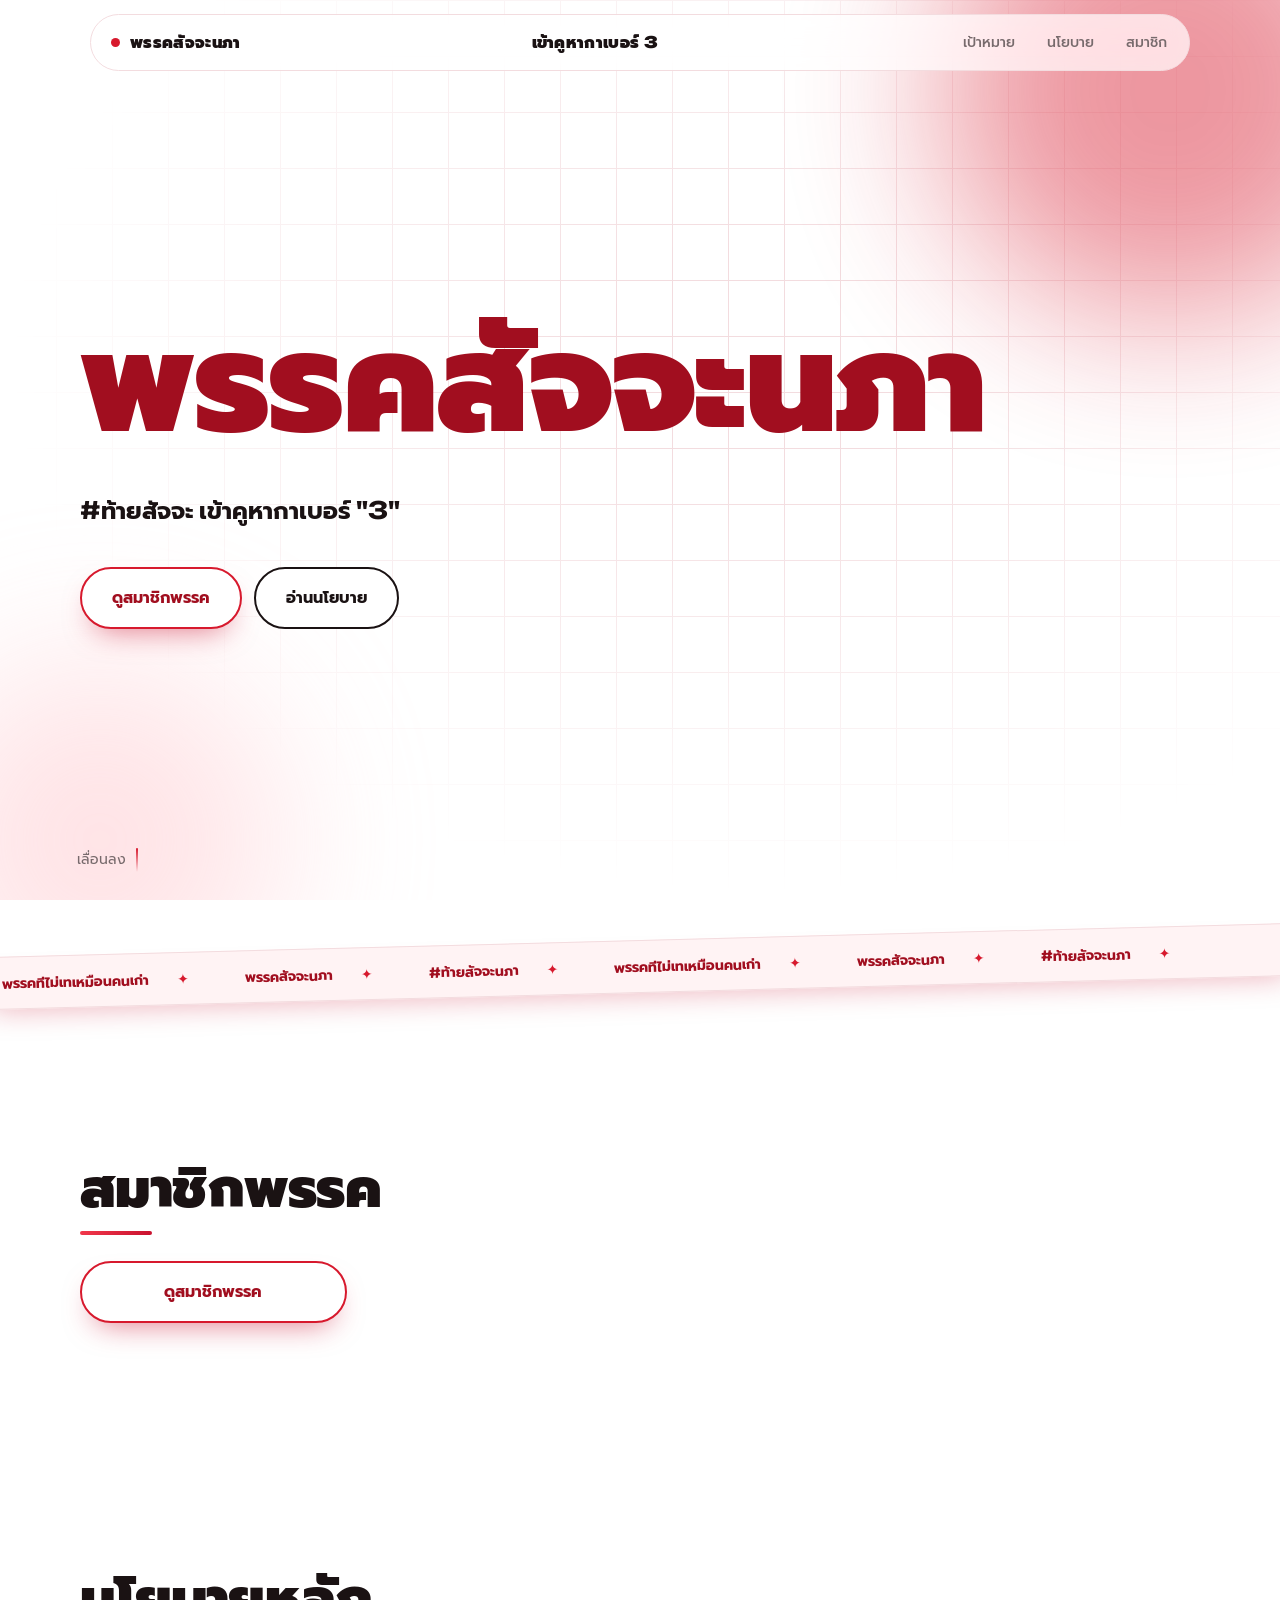
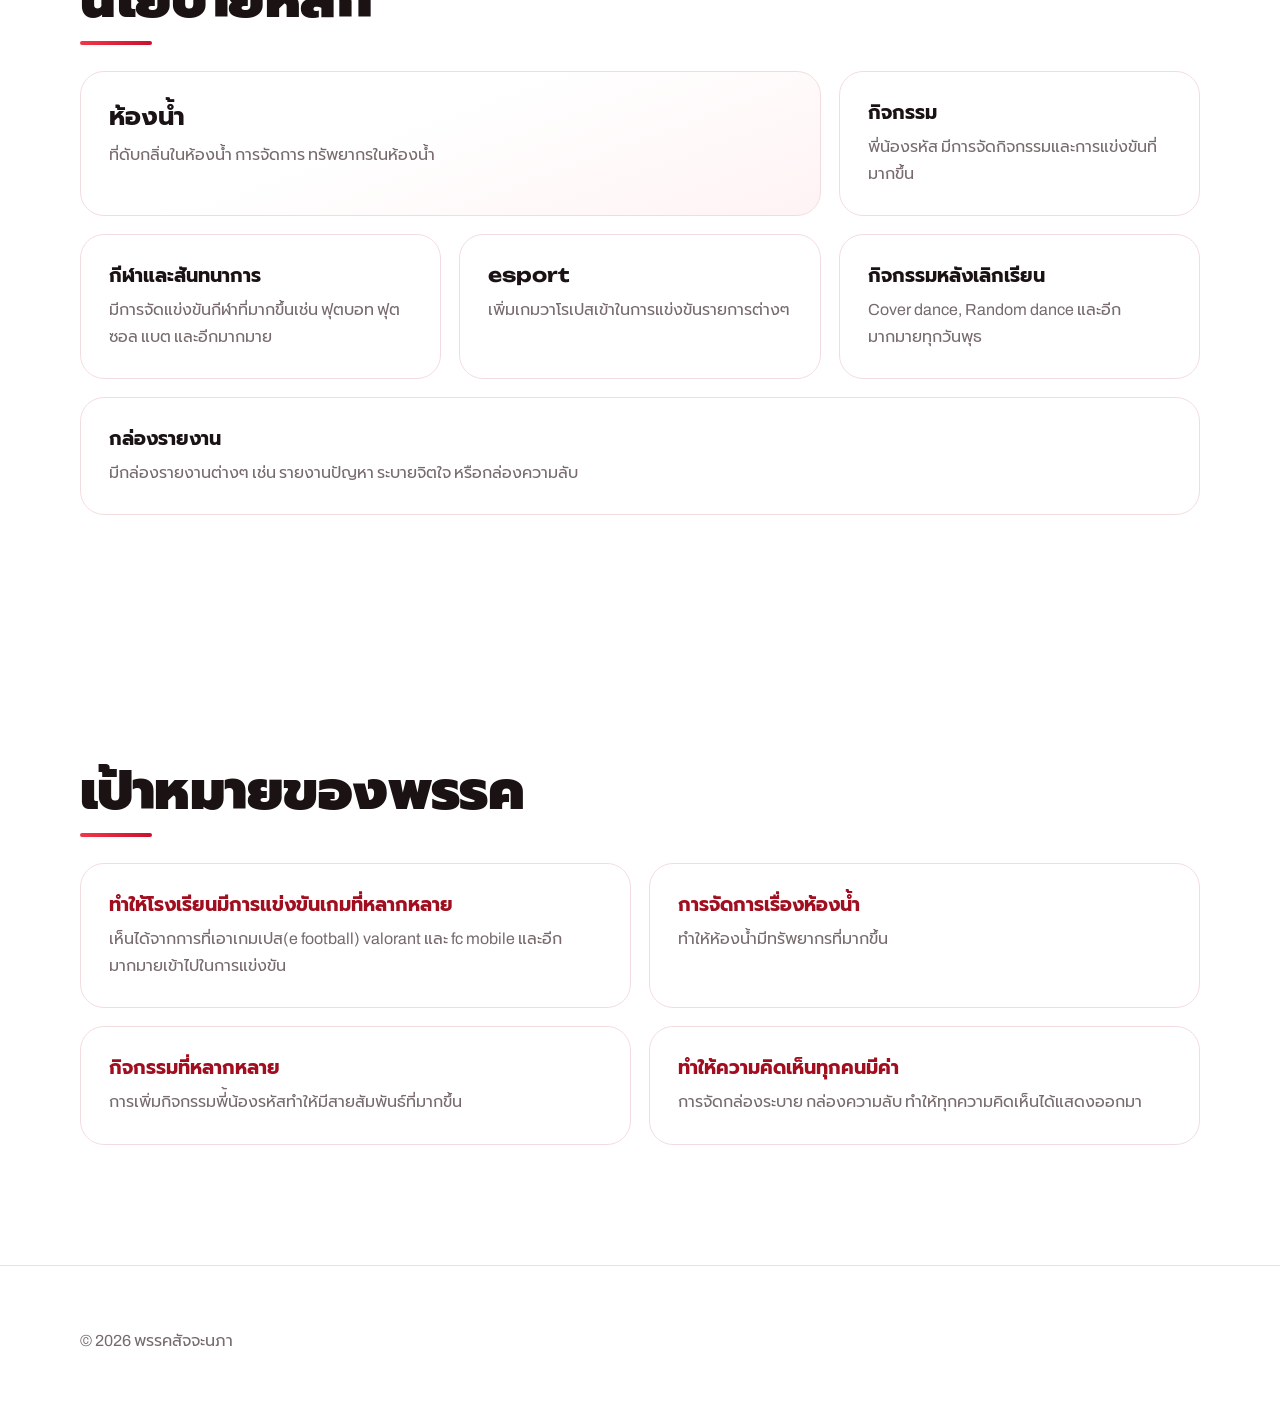
==== index.html @ 16a28c36 "The fisrt" ====
<!DOCTYPE html>
<html lang="th">
<head>
<meta charset="UTF-8">
<meta name="viewport" content="width=device-width, initial-scale=1.0">
<meta name="description" content="พรรคสัจจะนภา ชื่อพรรค เป้าหมาย นโยบาย สมาชิก และตำแหน่งสมาชิก">
<title>พรรคสัจจะนภา</title>
<link rel="preconnect" href="https://fonts.googleapis.com">
<link rel="preconnect" href="https://fonts.gstatic.com" crossorigin>
<link href="https://fonts.googleapis.com/css2?family=Archivo:wght@400;500;600;700&family=Prompt:wght@400;500;600;700;800&family=Unbounded:wght@500;700;900&display=swap" rel="stylesheet">
<link rel="stylesheet" href="style.css">
<script>document.documentElement.classList.add('js');</script>
</head>
<body>
<div class="progress" aria-hidden="true"></div>

<header class="topbar" id="topbar">
  <div class="wrap">
    <a class="brand" href="#top"><span class="logo" aria-hidden="true"></span>พรรคสัจจะนภา</a>
    <a class="brand" ></span>เข้าคูหากาเบอร์ 3</a>
    <button class="menu-btn" id="menuBtn" type="button" aria-label="เปิดเมนู" aria-expanded="false" aria-controls="navLinks">
      <span></span><span></span><span></span>
    </button>
    <nav>
      <ul class="nav-links" id="navLinks">
        <li><a href="#goals">เป้าหมาย</a></li>
        <li><a href="#policies">นโยบาย</a></li>
        <li><a href="#members">สมาชิก</a></li>
      </ul>
    </nav>
  </div>
</header>

<header class="hero" id="top">
  <div class="blob b1" aria-hidden="true"></div>
  <div class="blob b2" aria-hidden="true"></div>
  <p class="scroll-hint">เลื่อนลง</p>
  <div class="wrap">
    <h1>พรรคสัจจะนภา</h1>
    <p class="hero-slogan">#ท้ายสัจจะ เข้าคูหากาเบอร์ "3"</p>
    <div class="cta">
      <a class="btn" href="#members">ดูสมาชิกพรรค</a>
      <a class="btn btn-line" href="#policies">อ่านนโยบาย</a>
    </div>
  </div>
</header>

<div class="ticker" aria-hidden="true"><div class="ticker-run"><div class="ticker-group"><span>พรรคทีไม่เทเหมือนคนเก่า</span><span>พรรคสัจจะนภา</span><span>#ท้ายสัจจะนภา</span></div><div class="ticker-group"><span>พรรคทีไม่เทเหมือนคนเก่า</span><span>พรรคสัจจะนภา</span><span>#ท้ายสัจจะนภา</span></div></div></div>

<main>

  <section id="members">
    <div class="wrap">
      <h2>สมาชิกพรรค</h2>
      <div class="member-grid">
        <a class="btn" href="member.html">ดูสมาชิกพรรค</a>
      </div>
    </div>
  </section>

  <section id="policies">
    <div class="wrap">
      <h2>นโยบายหลัก</h2>
      <div class="policy-grid">
        <article class="policy">
          <h3>ห้องน้ำ</h3>
          <p>ที่ดับกลิ่นในห้องน้ำ การจัดการ ทรัพยากรในห้องน้ำ</p>
        </article>
        <article class="policy">
          <h3>กิจกรรม</h3>
          <p>พี่น้องรหัส มีการจัดกิจกรรมและการแข่งขันที่มากขึ้น</p>
        </article>
        <article class="policy">
          <h3>กีฬาและสันทนาการ</h3>
          <p>มีการจัดแข่งขันกีฬาที่มากขึ้นเช่น ฟุตบอท ฟุตซอล แบต และอีกมากมาย</p>
        </article>
        <article class="policy">
          <h3>esport</h3>
          <p>เพิ่มเกมวาโรเปสเข้าในการแข่งขันรายการต่างๆ</p>
        </article>
        <article class="policy">
          <h3>กิจกรรมหลังเลิกเรียน</h3>
          <p>Cover dance, Random dance และอีกมากมายทุกวันพุธ</p>
        </article>
        <article class="policy">
          <h3>กล่องรายงาน</h3>
          <p>มีกล่องรายงานต่างๆ เช่น รายงานปัญหา ระบายจิตใจ หรือกล่องความลับ</p>
        </article>
    </div>
    </div>
  </section>

  <section id="goals">
    <div class="wrap">
      <h2>เป้าหมายของพรรค</h2>
      <ul class="goals">
        <li>
          <h3>ทำให้โรงเรียนมีการแข่งขันเกมที่หลากหลาย</h3>
          <p>เห็นได้จากการที่เอาเกมเปส(e football) valorant และ fc mobile และอีกมากมายเข้าไปในการแข่งขัน</p>
        </li>
        <li>
          <h3>การจัดการเรื่องห้องน้ำ</h3>
          <p>ทำให้ห้องน้ำมีทรัพยากรที่มากขึ้น</p>
        </li>
        <li>
          <h3>กิจกรรมที่หลากหลาย</h3>
          <p>การเพิ่มกิจกรรมพี่้น้องรหัสทำให้มีสายสัมพันธ์ที่มากขึ้น</p>
        </li>
        <li>
          <h3>ทำให้ความคิดเห็นทุกคนมีค่า</h3>
          <p>การจัดกล่องระบาย กล่องความลับ ทำให้ทุกความคิดเห็นได้แสดงออกมา</p>
        </li>
      </ul>
    </div>
  </section>

</main>

<footer>
  <div class="wrap">
    <p>© <span id="year"></span> พรรคสัจจะนภา</p>
  </div>
</footer>

<script src="app.js?v=3"></script>
</body>
</html>
---- style.css ----
/* ===== พรรคสัจจะนภา: full stylesheet (red and white, PTS-style motion) ===== */
:root{
  color-scheme:light;
  --red:#D7192D;--red-deep:#A10E1F;
  --grad:linear-gradient(135deg,#F2384B 0%,#C8102E 100%);
  --ink:#1A1213;--muted:#776A6C;--line:#F3DCDF;--tint:#FFF3F4;
  --radius:24px;--ease:cubic-bezier(.2,.7,.2,1);
  --display:"Unbounded","Prompt",system-ui,sans-serif;
  --body:"Archivo","Prompt",system-ui,sans-serif;
}
*,*::before,*::after{box-sizing:border-box;margin:0;padding:0}
html{scroll-behavior:smooth;scroll-padding-top:96px}
body{font-family:var(--body);background:#fff;color:var(--ink);line-height:1.65;overflow-x:hidden;-webkit-font-smoothing:antialiased}
ul,ol{list-style:none}
a{color:inherit;text-decoration:none}
button{font:inherit;color:inherit;cursor:pointer;border:0;background:none}
:focus-visible{outline:3px solid var(--red);outline-offset:3px;border-radius:6px}
::selection{background:var(--red);color:#fff}
h1,h2,h3{font-family:var(--display);line-height:1.25}
h2{font-size:clamp(2rem,4.6vw,3.4rem);font-weight:900;letter-spacing:-.01em;margin-bottom:40px;color:var(--ink)}
h3{font-size:1.2rem;font-weight:700;margin-bottom:10px}
p{margin:0}
.wrap{width:min(1120px,90%);margin-inline:auto}
section{padding:clamp(72px,10vw,120px) 0;scroll-margin-top:96px}

/* ---------- scroll progress bar ---------- */
.progress{position:fixed;top:0;left:0;right:0;height:4px;background:var(--grad);transform:scaleX(0);transform-origin:0 50%;z-index:100}

/* ---------- floating pill navbar ---------- */
.topbar{position:fixed;top:14px;left:50%;transform:translateX(-50%);width:min(94%,1100px);padding:8px 8px 8px 20px;border-radius:999px;background:rgba(255,255,255,.72);-webkit-backdrop-filter:blur(16px) saturate(170%);backdrop-filter:blur(16px) saturate(170%);border:1px solid var(--line);z-index:50;transition:background .3s,box-shadow .3s}
.topbar.scrolled{background:rgba(255,255,255,.94);box-shadow:0 12px 40px -18px rgba(26,18,19,.25)}
.topbar .wrap{width:100%;display:flex;align-items:center;justify-content:space-between;gap:12px}
.brand{display:flex;align-items:center;gap:10px;font-family:var(--display);font-weight:900;letter-spacing:.02em}
.logo{width:9px;height:9px;border-radius:50%;background:var(--red);animation:pulse 2s infinite}
@keyframes pulse{0%,100%{box-shadow:0 0 0 4px rgba(215,25,45,.2)}50%{box-shadow:0 0 0 9px rgba(215,25,45,.04)}}
.nav-links{display:flex;gap:4px}
.nav-links a{display:block;padding:8px 14px;border-radius:999px;font-size:14px;font-weight:500;color:var(--muted);transition:background .25s,color .25s}
.nav-links a:hover,.nav-links a.active{background:var(--tint);color:var(--red-deep)}

/* three-line button: turns into an X when open */
.menu-btn{display:none;position:relative;width:44px;height:44px;margin-left:auto;border-radius:50%;background:var(--tint);transition:transform .2s var(--ease)}
.menu-btn:active{transform:scale(.9)}
.menu-btn span{position:absolute;left:13px;right:13px;height:2px;border-radius:2px;background:var(--ink);transition:transform .3s var(--ease),opacity .2s,top .3s var(--ease)}
.menu-btn span:nth-child(1){top:15px}
.menu-btn span:nth-child(2){top:21px}
.menu-btn span:nth-child(3){top:27px}
.menu-btn.is-open span:nth-child(1){top:21px;transform:rotate(45deg)}
.menu-btn.is-open span:nth-child(2){opacity:0}
.menu-btn.is-open span:nth-child(3){top:21px;transform:rotate(-45deg)}

/* ---------- hero ---------- */
.hero{position:relative;min-height:100vh;min-height:100svh;display:flex;align-items:center;padding:150px 0 130px;overflow:hidden;isolation:isolate;background:#fff}
.hero::before{content:"";position:absolute;inset:0;z-index:-1;background-image:linear-gradient(var(--line) 1px,transparent 1px),linear-gradient(90deg,var(--line) 1px,transparent 1px);background-size:56px 56px;-webkit-mask-image:radial-gradient(ellipse at 60% 40%,#000 15%,transparent 70%);mask-image:radial-gradient(ellipse at 60% 40%,#000 15%,transparent 70%)}
.hero h1{font-size:clamp(3rem,11vw,9rem);font-weight:900;line-height:1.25;letter-spacing:-.01em;color:var(--red-deep)}
.hero-slogan{margin-top:24px;font-family:var(--display);font-size:clamp(1.1rem,2.4vw,1.5rem);font-weight:700}
.hero-lead{max-width:36em;margin-top:14px;color:var(--muted);font-size:1.05rem}
.cta{display:flex;flex-wrap:wrap;gap:12px;margin-top:36px}
.blob{position:absolute;border-radius:50%;filter:blur(80px);opacity:.45;z-index:-1;pointer-events:none;animation:float 14s ease-in-out infinite}
.b1{width:460px;height:460px;background:var(--red);top:-140px;right:-120px}
.b2{width:360px;height:360px;background:#FFC2C8;bottom:-120px;left:-80px;animation-delay:-6s}
@keyframes float{0%,100%{transform:translate(0,0) scale(1)}50%{transform:translate(30px,-40px) scale(1.08)}}
.scroll-hint{position:absolute;bottom:28px;left:6vw;display:flex;align-items:center;gap:10px;font-size:14px;color:var(--muted)}
.scroll-hint::after{content:"";width:2px;height:24px;border-radius:2px;background:linear-gradient(var(--red),transparent);animation:drop 1.6s var(--ease) infinite}
@keyframes drop{0%{transform:scaleY(0);transform-origin:top}60%{transform:scaleY(1);transform-origin:top}61%{transform-origin:bottom}100%{transform:scaleY(0);transform-origin:bottom}}

/* hero intro: title, slogan, text and buttons rise in one after another */
@keyframes heroRise{from{opacity:0;translate:0 28px;filter:blur(6px)}to{opacity:1;translate:0 0;filter:blur(0)}}
.js .hero .wrap>*{animation:heroRise 1s var(--ease) both}
.js .hero .wrap>:nth-child(2){animation-delay:.12s}
.js .hero .wrap>:nth-child(3){animation-delay:.24s}
.js .hero .wrap>:nth-child(4){animation-delay:.36s}

/* ---------- buttons ---------- */
.btn{display:inline-flex;align-items:center;justify-content:center;padding:16px 30px;border:2px solid var(--red);border-radius:999px;background:#fff;color:var(--red-deep);font-weight:700;font-size:16px;box-shadow:0 14px 30px -14px rgba(200,16,46,.6);transition:transform .25s var(--ease),background .25s,box-shadow .25s}
.btn:hover{transform:translateY(-3px);background:var(--tint);box-shadow:0 20px 40px -14px rgba(200,16,46,.7)}
.btn:active{transform:scale(.98)}
.btn-line{border-color:var(--ink);color:var(--ink);box-shadow:none}
.btn-line:hover{background:var(--tint);box-shadow:none}

/* ---------- ticker band ---------- */
.ticker{background:var(--tint);color:var(--red-deep);overflow:hidden;white-space:nowrap;transform:rotate(-1.5deg);margin:40px -2vw;padding:14px 0;border-top:1px solid var(--line);border-bottom:1px solid var(--line);box-shadow:0 14px 30px -18px rgba(200,16,46,.5)}
.ticker-run{display:flex;width:max-content;animation:ticker 30s linear infinite}
.ticker-group{display:flex}
.ticker-group span{display:flex;align-items:center;padding:0 28px;font-family:var(--display);font-weight:700;font-size:14px}
.ticker-group span::after{content:"✦";margin-left:28px;color:var(--red)}
@keyframes ticker{to{transform:translateX(-50%)}}

/* ---------- goals ---------- */
.goals{display:grid;grid-template-columns:repeat(2,1fr);gap:18px}
.goals li,.policy,.member,.join-form{border:1px solid var(--line);border-radius:var(--radius);background:#fff}
.goals li,.policy,.member{position:relative;overflow:hidden;transition:transform .4s var(--ease),box-shadow .4s,border-color .4s}
.goals li{padding:28px}
.goals h3{color:var(--red-deep)}
.goals p,.policy p{color:var(--muted)}
.goals li:hover,.policy:hover,.member:hover{transform:translateY(-6px);border-color:rgba(215,25,45,.35);box-shadow:0 26px 50px -28px rgba(200,16,46,.55)}

/* ---------- policies: first tile is wide, last tile fills the final row ---------- */
.policy-grid{display:grid;grid-template-columns:repeat(3,1fr);gap:18px}
.policy{padding:28px}
.policy:first-child{grid-column:span 2;background:linear-gradient(160deg,#fff 40%,var(--tint))}
.policy:first-child h3{font-size:1.6rem}
.policy:last-child{grid-column:span 3}

/* ---------- members ---------- */
.member-grid{display:grid;grid-template-columns:repeat(4,1fr);gap:18px}
.member{display:flex;flex-direction:column;align-items:flex-start;padding:26px 24px}
.avatar{display:grid;place-items:center;width:64px;height:64px;margin-bottom:14px;border-radius:20px;background:var(--tint);color:var(--red-deep);font-family:var(--display);font-size:20px;font-weight:900;box-shadow:0 12px 24px -12px rgba(200,16,46,.5)}
.member .role{color:var(--red-deep);font-weight:700;font-size:.95rem}

/* ---------- glow that follows the cursor on cards ---------- */
.goals li>*,.policy>*,.member>*{position:relative;z-index:1}
.goals li::after,.policy::after,.member::after{content:"";position:absolute;inset:0;z-index:0;border-radius:inherit;pointer-events:none;opacity:0;transition:opacity .4s;background:radial-gradient(280px circle at var(--mx,50%) var(--my,50%),rgba(215,25,45,.1),transparent 70%)}
.goals li:hover::after,.policy:hover::after,.member:hover::after{opacity:1}

/* ---------- join form ---------- */
#join{background:var(--tint)}
.join-form{display:grid;gap:20px;max-width:680px;padding:36px}
.field label{display:block;margin-bottom:6px;font-weight:600;font-size:.95rem}
.field input:not([type="checkbox"]){width:100%;padding:13px 16px;font:inherit;font-size:1.05rem;color:var(--ink);background:#FFFCFC;border:1.5px solid var(--line);border-radius:16px;transition:border-color .2s,box-shadow .2s}
.field input:focus{outline:none;border-color:var(--red);box-shadow:0 0 0 4px var(--tint)}
.field input.invalid{border-color:var(--red)}
.err{display:block;min-height:1.3em;margin-top:4px;font-size:.85rem;color:var(--red-deep)}
.check{display:flex;align-items:flex-start;gap:12px}
.check label{margin:0;font-weight:500}
.check input{margin-top:6px;width:18px;height:18px;accent-color:var(--red)}
.join-form .btn{justify-self:start}
.form-msg{min-height:1.5em;font-weight:600}
.form-msg.error{color:var(--red-deep)}
.form-msg.success{color:var(--ink)}

/* ---------- footer ---------- */
footer{background:#fff;border-top:1px solid var(--line);padding:56px 0 64px}
footer p{margin:6px 0;color:var(--muted)}

/* ---------- scroll animation: app.js adds .anim, then .in when visible ---------- */
.anim{opacity:.25;translate:0 32px}
.anim.in{animation:rise .9s var(--ease) var(--d,0s) both}
@keyframes rise{from{opacity:.25;translate:0 32px}to{opacity:1;translate:0 0}}

/* headings: a red line draws under each one */
section h2{position:relative;width:fit-content;max-width:100%}
.js section h2::after{content:"";position:absolute;left:0;bottom:-14px;width:72px;height:4px;border-radius:4px;background:var(--grad);transform:scaleX(0);transform-origin:left;transition:transform .9s var(--ease) .25s}
.js section h2.in::after{transform:scaleX(1)}

/* ---------- responsive ---------- */
@media (max-width:1040px){
  .member-grid{grid-template-columns:repeat(2,1fr)}
}
@media (max-width:900px){
  .policy-grid{grid-template-columns:1fr 1fr}
  .policy:last-child{grid-column:span 2}
  .goals{grid-template-columns:1fr}
}
@media (max-width:760px){
  .topbar{top:10px}
  .menu-btn{display:block}
  .nav-links{display:flex;flex-direction:column;gap:2px;position:absolute;top:calc(100% + 10px);left:0;right:0;padding:12px;background:#fff;border:1px solid var(--line);border-radius:24px;box-shadow:0 24px 50px -20px rgba(215,25,45,.35);opacity:0;visibility:hidden;pointer-events:none;transform:translateY(-12px) scale(.98);transform-origin:top right;transition:opacity .35s var(--ease),transform .35s var(--ease),visibility .35s}
  .nav-links.open{opacity:1;visibility:visible;pointer-events:auto;transform:none}
  .nav-links a{padding:14px 16px;opacity:0;transform:translateX(-10px);transition:opacity .3s,transform .3s,background .25s,color .25s}
  .nav-links.open a{opacity:1;transform:none}
  .nav-links.open li:nth-child(1) a{transition-delay:.06s}
  .nav-links.open li:nth-child(2) a{transition-delay:.12s}
  .nav-links.open li:nth-child(3) a{transition-delay:.18s}
  .nav-links.open li:nth-child(4) a{transition-delay:.24s}
  .policy-grid{grid-template-columns:1fr}
  .policy:first-child,.policy:last-child{grid-column:auto}
  .hero{padding-top:130px}
  .scroll-hint{display:none}
  .join-form{padding:24px}
}
@media (max-width:480px){
  .member-grid{grid-template-columns:1fr}
}

/* ---------- reduced motion: keep everything visible, no movement ---------- */
@media (prefers-reduced-motion:reduce){
  html{scroll-behavior:auto}
  *,*::before,*::after{animation:none !important;transition:none !important}
  .anim,.anim.in{opacity:1;translate:none}
  .js section h2::after{transform:scaleX(1)}
}
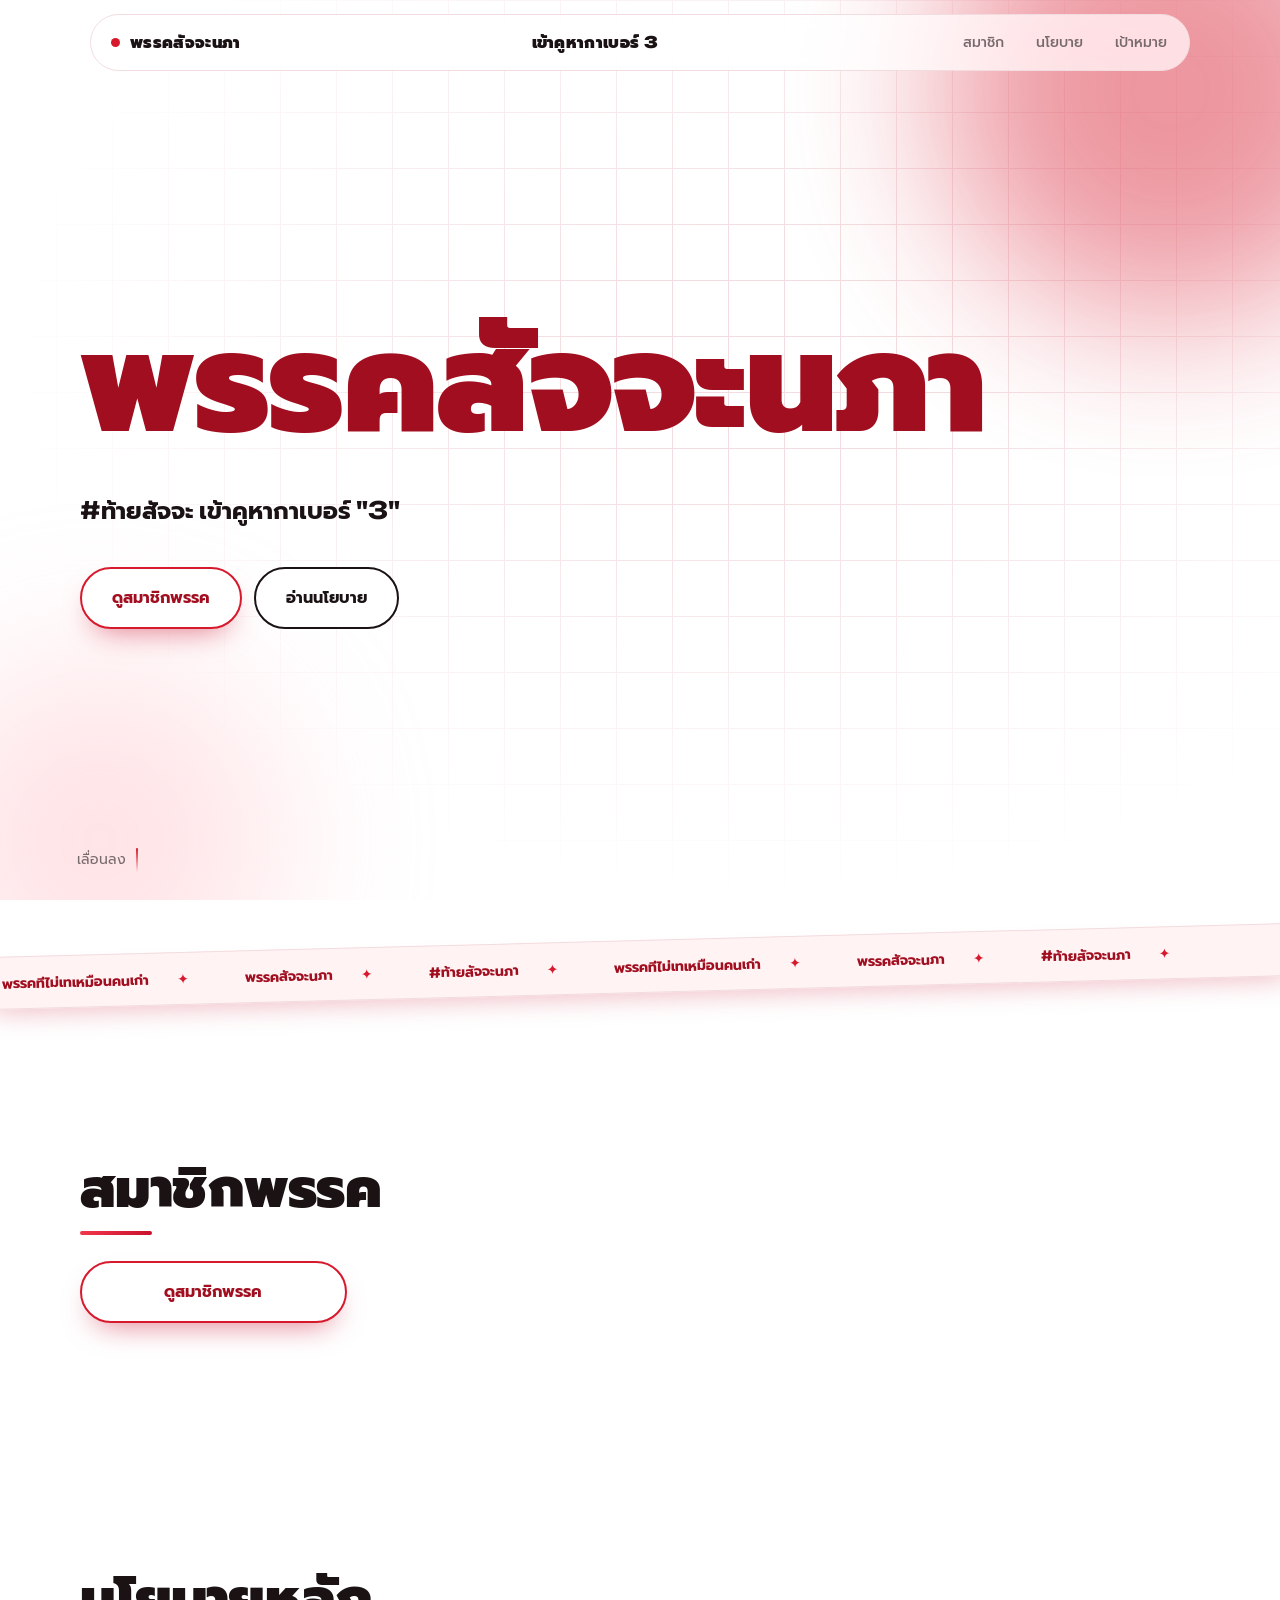
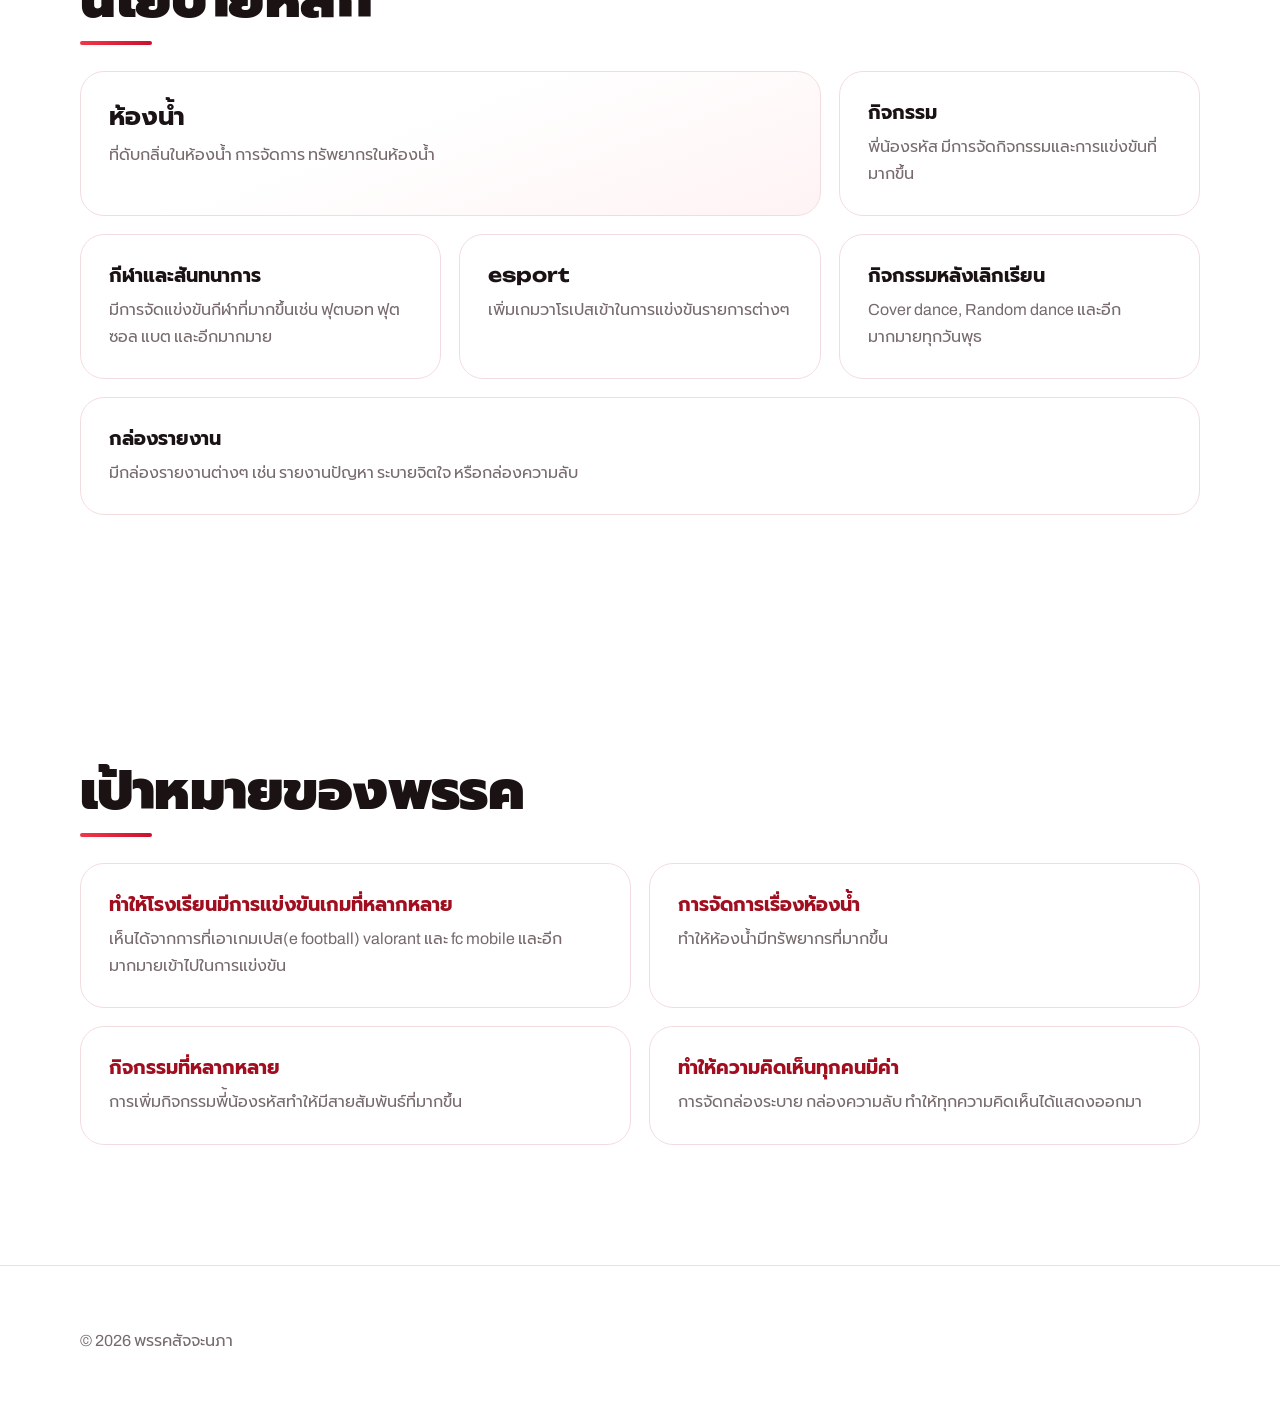
==== commit ef4f335c: "Update index.html" ====
--- a/index.html
+++ b/index.html
@@ -23,9 +23,9 @@
     </button>
     <nav>
       <ul class="nav-links" id="navLinks">
+        <li><a href="#members">สมาชิก</a></li>
+        <li><a href="#policies">นโยบาย</a></li>
         <li><a href="#goals">เป้าหมาย</a></li>
-        <li><a href="#policies">นโยบาย</a></li>
-        <li><a href="#members">สมาชิก</a></li>
       </ul>
     </nav>
   </div>
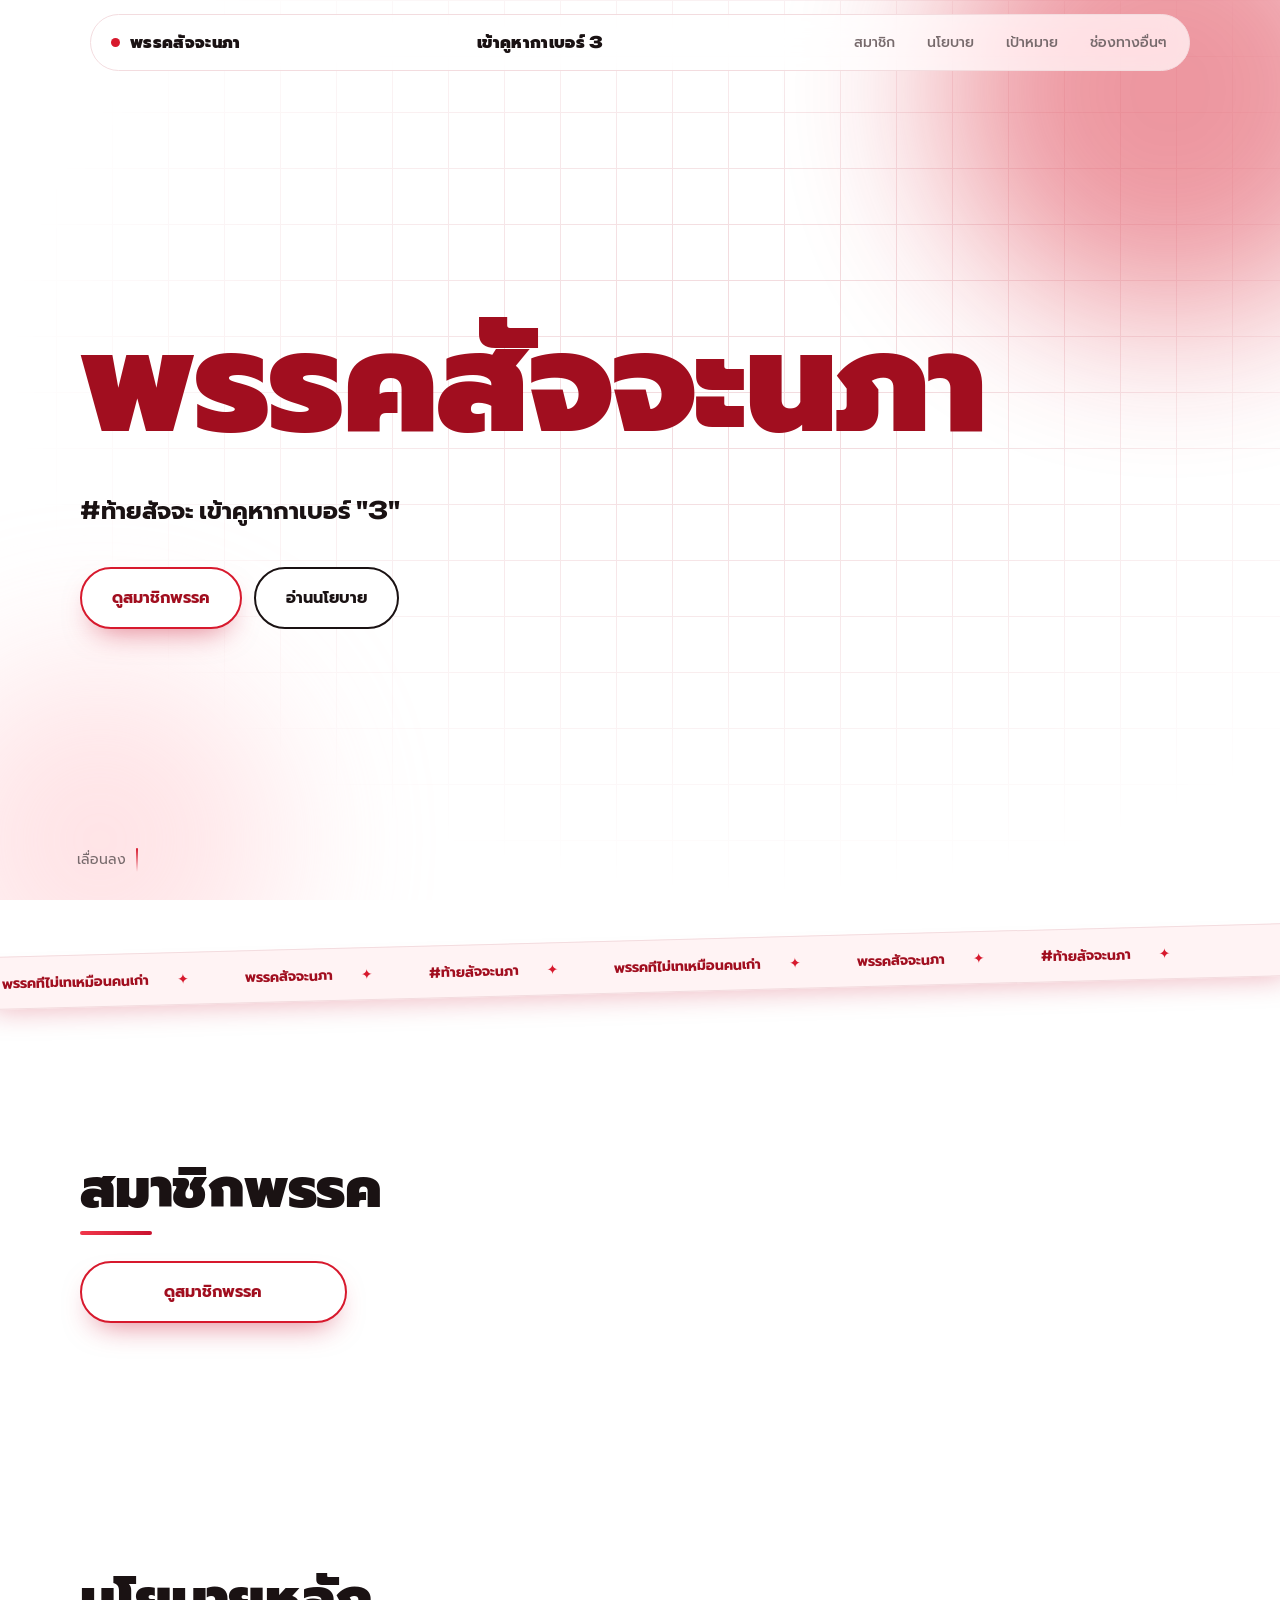
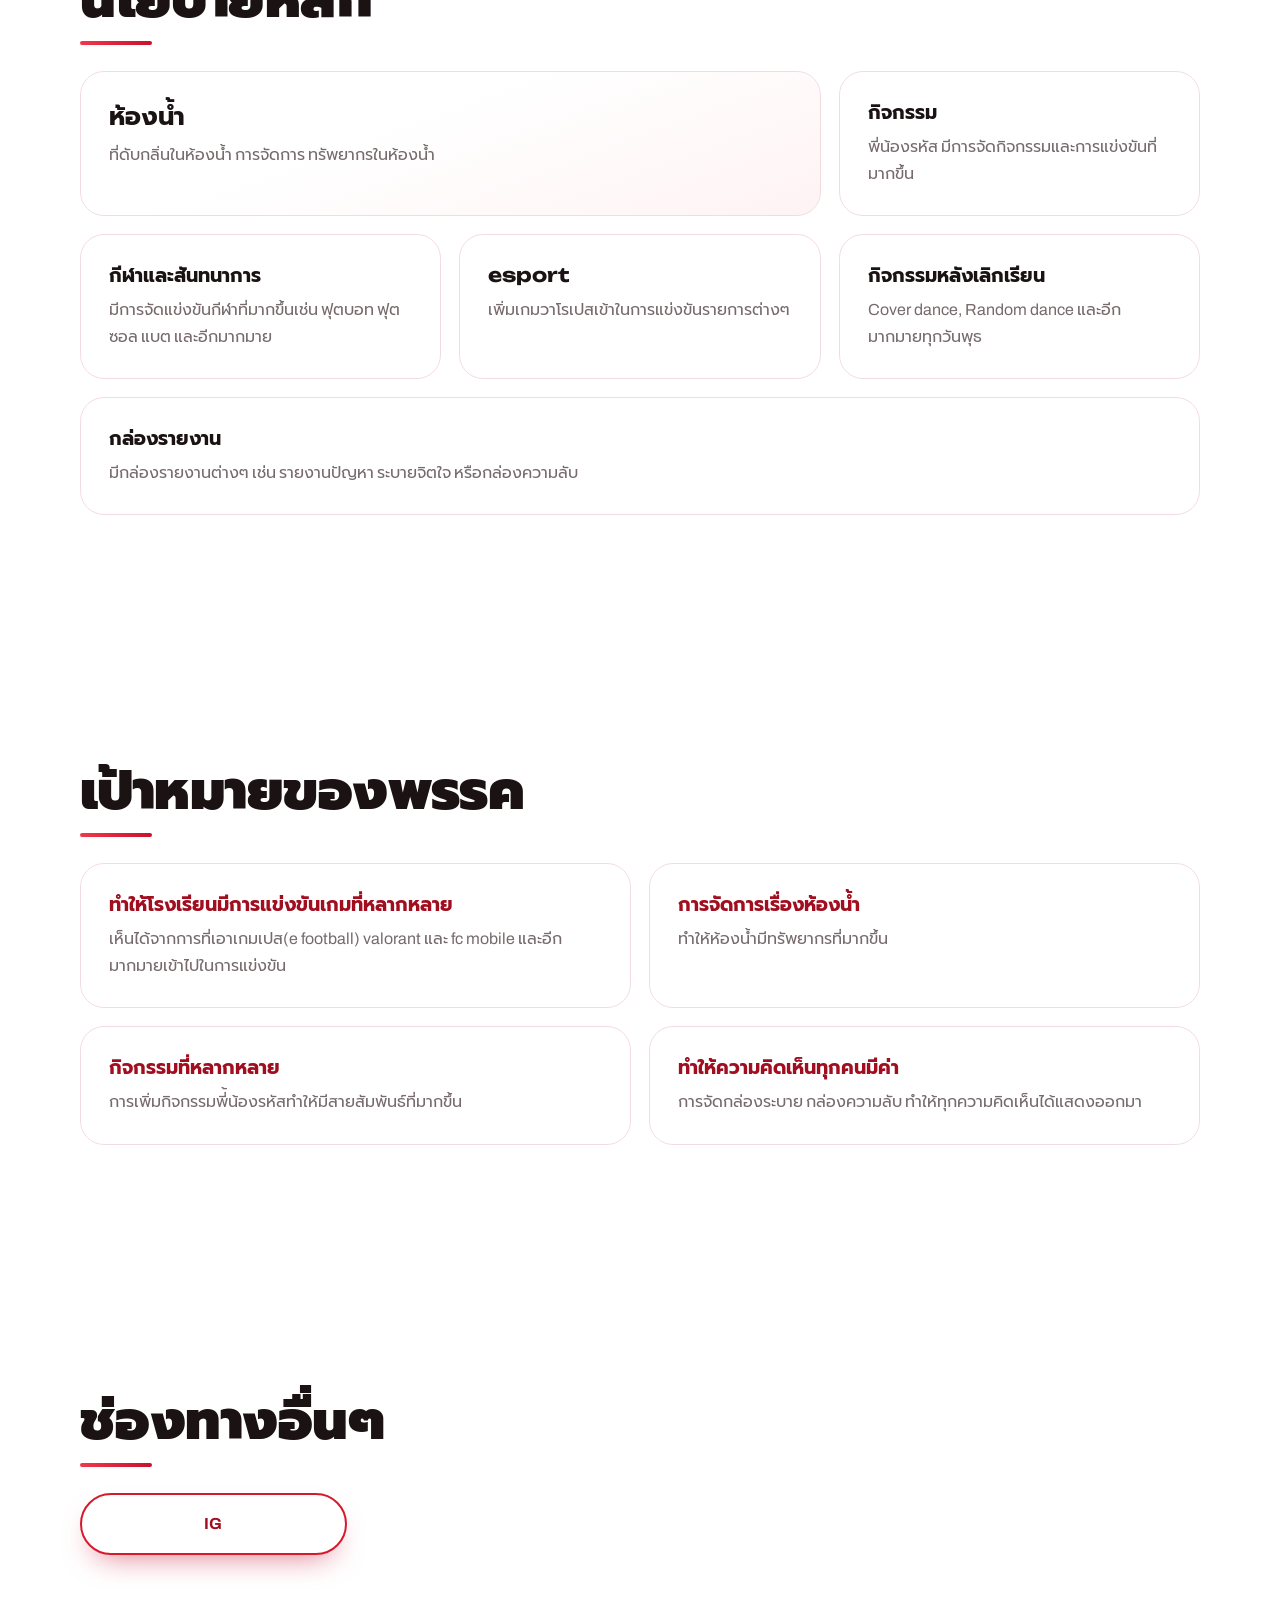
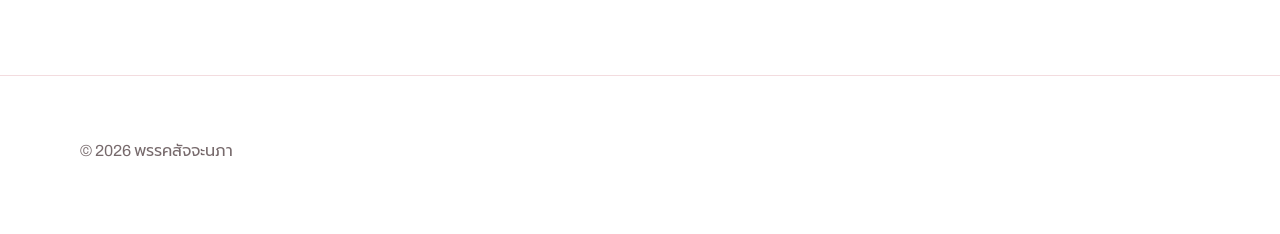
==== commit 4555afb0: "Update index.html" ====
--- a/index.html
+++ b/index.html
@@ -1,127 +1,150 @@
 <!DOCTYPE html>
 <html lang="th">
+
 <head>
-<meta charset="UTF-8">
-<meta name="viewport" content="width=device-width, initial-scale=1.0">
-<meta name="description" content="พรรคสัจจะนภา ชื่อพรรค เป้าหมาย นโยบาย สมาชิก และตำแหน่งสมาชิก">
-<title>พรรคสัจจะนภา</title>
-<link rel="preconnect" href="https://fonts.googleapis.com">
-<link rel="preconnect" href="https://fonts.gstatic.com" crossorigin>
-<link href="https://fonts.googleapis.com/css2?family=Archivo:wght@400;500;600;700&family=Prompt:wght@400;500;600;700;800&family=Unbounded:wght@500;700;900&display=swap" rel="stylesheet">
-<link rel="stylesheet" href="style.css">
-<script>document.documentElement.classList.add('js');</script>
+  <meta charset="UTF-8">
+  <meta name="viewport" content="width=device-width, initial-scale=1.0">
+  <meta name="description" content="พรรคสัจจะนภา ชื่อพรรค เป้าหมาย นโยบาย สมาชิก และตำแหน่งสมาชิก">
+  <title>พรรคสัจจะนภา</title>
+  <link rel="preconnect" href="https://fonts.googleapis.com">
+  <link rel="preconnect" href="https://fonts.gstatic.com" crossorigin>
+  <link
+    href="https://fonts.googleapis.com/css2?family=Archivo:wght@400;500;600;700&family=Prompt:wght@400;500;600;700;800&family=Unbounded:wght@500;700;900&display=swap"
+    rel="stylesheet">
+  <link rel="stylesheet" href="style.css">
+  <script>document.documentElement.classList.add('js');</script>
 </head>
+
 <body>
-<div class="progress" aria-hidden="true"></div>
+  <div class="progress" aria-hidden="true"></div>
 
-<header class="topbar" id="topbar">
-  <div class="wrap">
-    <a class="brand" href="#top"><span class="logo" aria-hidden="true"></span>พรรคสัจจะนภา</a>
-    <a class="brand" ></span>เข้าคูหากาเบอร์ 3</a>
-    <button class="menu-btn" id="menuBtn" type="button" aria-label="เปิดเมนู" aria-expanded="false" aria-controls="navLinks">
-      <span></span><span></span><span></span>
-    </button>
-    <nav>
-      <ul class="nav-links" id="navLinks">
-        <li><a href="#members">สมาชิก</a></li>
-        <li><a href="#policies">นโยบาย</a></li>
-        <li><a href="#goals">เป้าหมาย</a></li>
-      </ul>
-    </nav>
-  </div>
-</header>
+  <header class="topbar" id="topbar">
+    <div class="wrap">
+      <a class="brand" href="#top"><span class="logo" aria-hidden="true"></span>พรรคสัจจะนภา</a>
+      <a class="brand"></span>เข้าคูหากาเบอร์ 3</a>
+      <button class="menu-btn" id="menuBtn" type="button" aria-label="เปิดเมนู" aria-expanded="false"
+        aria-controls="navLinks">
+        <span></span><span></span><span></span>
+      </button>
+      <nav>
+        <ul class="nav-links" id="navLinks">
+          <li><a href="#members">สมาชิก</a></li>
+          <li><a href="#policies">นโยบาย</a></li>
+          <li><a href="#goals">เป้าหมาย</a></li>
+          <li><a href="#contact">ช่องทางอื่นๆ</a></li>
+        </ul>
+      </nav>
+    </div>
+  </header>
 
-<header class="hero" id="top">
-  <div class="blob b1" aria-hidden="true"></div>
-  <div class="blob b2" aria-hidden="true"></div>
-  <p class="scroll-hint">เลื่อนลง</p>
-  <div class="wrap">
-    <h1>พรรคสัจจะนภา</h1>
-    <p class="hero-slogan">#ท้ายสัจจะ เข้าคูหากาเบอร์ "3"</p>
-    <div class="cta">
-      <a class="btn" href="#members">ดูสมาชิกพรรค</a>
-      <a class="btn btn-line" href="#policies">อ่านนโยบาย</a>
+  <header class="hero" id="top">
+    <div class="blob b1" aria-hidden="true"></div>
+    <div class="blob b2" aria-hidden="true"></div>
+    <p class="scroll-hint">เลื่อนลง</p>
+    <div class="wrap">
+      <h1>พรรคสัจจะนภา</h1>
+      <p class="hero-slogan">#ท้ายสัจจะ เข้าคูหากาเบอร์ "3"</p>
+      <div class="cta">
+        <a class="btn" href="#members">ดูสมาชิกพรรค</a>
+        <a class="btn btn-line" href="#policies">อ่านนโยบาย</a>
+      </div>
+    </div>
+  </header>
+
+  <div class="ticker" aria-hidden="true">
+    <div class="ticker-run">
+      <div class="ticker-group"><span>พรรคทีไม่เทเหมือนคนเก่า</span><span>พรรคสัจจะนภา</span><span>#ท้ายสัจจะนภา</span>
+      </div>
+      <div class="ticker-group"><span>พรรคทีไม่เทเหมือนคนเก่า</span><span>พรรคสัจจะนภา</span><span>#ท้ายสัจจะนภา</span>
+      </div>
     </div>
   </div>
-</header>
 
-<div class="ticker" aria-hidden="true"><div class="ticker-run"><div class="ticker-group"><span>พรรคทีไม่เทเหมือนคนเก่า</span><span>พรรคสัจจะนภา</span><span>#ท้ายสัจจะนภา</span></div><div class="ticker-group"><span>พรรคทีไม่เทเหมือนคนเก่า</span><span>พรรคสัจจะนภา</span><span>#ท้ายสัจจะนภา</span></div></div></div>
+  <main>
 
-<main>
+    <section id="members">
+      <div class="wrap">
+        <h2>สมาชิกพรรค</h2>
+        <div class="member-grid">
+          <a class="btn" href="member.html">ดูสมาชิกพรรค</a>
+        </div>
+      </div>
+    </section>
 
-  <section id="members">
+    <section id="policies">
+      <div class="wrap">
+        <h2>นโยบายหลัก</h2>
+        <div class="policy-grid">
+          <article class="policy">
+            <h3>ห้องน้ำ</h3>
+            <p>ที่ดับกลิ่นในห้องน้ำ การจัดการ ทรัพยากรในห้องน้ำ</p>
+          </article>
+          <article class="policy">
+            <h3>กิจกรรม</h3>
+            <p>พี่น้องรหัส มีการจัดกิจกรรมและการแข่งขันที่มากขึ้น</p>
+          </article>
+          <article class="policy">
+            <h3>กีฬาและสันทนาการ</h3>
+            <p>มีการจัดแข่งขันกีฬาที่มากขึ้นเช่น ฟุตบอท ฟุตซอล แบต และอีกมากมาย</p>
+          </article>
+          <article class="policy">
+            <h3>esport</h3>
+            <p>เพิ่มเกมวาโรเปสเข้าในการแข่งขันรายการต่างๆ</p>
+          </article>
+          <article class="policy">
+            <h3>กิจกรรมหลังเลิกเรียน</h3>
+            <p>Cover dance, Random dance และอีกมากมายทุกวันพุธ</p>
+          </article>
+          <article class="policy">
+            <h3>กล่องรายงาน</h3>
+            <p>มีกล่องรายงานต่างๆ เช่น รายงานปัญหา ระบายจิตใจ หรือกล่องความลับ</p>
+          </article>
+        </div>
+      </div>
+    </section>
+
+    <section id="goals">
+      <div class="wrap">
+        <h2>เป้าหมายของพรรค</h2>
+        <ul class="goals">
+          <li>
+            <h3>ทำให้โรงเรียนมีการแข่งขันเกมที่หลากหลาย</h3>
+            <p>เห็นได้จากการที่เอาเกมเปส(e football) valorant และ fc mobile และอีกมากมายเข้าไปในการแข่งขัน</p>
+          </li>
+          <li>
+            <h3>การจัดการเรื่องห้องน้ำ</h3>
+            <p>ทำให้ห้องน้ำมีทรัพยากรที่มากขึ้น</p>
+          </li>
+          <li>
+            <h3>กิจกรรมที่หลากหลาย</h3>
+            <p>การเพิ่มกิจกรรมพี่้น้องรหัสทำให้มีสายสัมพันธ์ที่มากขึ้น</p>
+          </li>
+          <li>
+            <h3>ทำให้ความคิดเห็นทุกคนมีค่า</h3>
+            <p>การจัดกล่องระบาย กล่องความลับ ทำให้ทุกความคิดเห็นได้แสดงออกมา</p>
+          </li>
+        </ul>
+      </div>
+    </section>
+
+    <section id="contact">
+      <div class="wrap">
+        <h2>ช่องทางอื่นๆ</h2>
+        <div class="member-grid">
+          <a class="btn" href="https://www.instagram.com/satcha_napha/?hl=en">IG</a>
+        </div>
+      </div>
+    </section>
+
+  </main>
+
+  <footer>
     <div class="wrap">
-      <h2>สมาชิกพรรค</h2>
-      <div class="member-grid">
-        <a class="btn" href="member.html">ดูสมาชิกพรรค</a>
-      </div>
+      <p>© <span id="year"></span> พรรคสัจจะนภา</p>
     </div>
-  </section>
+  </footer>
 
-  <section id="policies">
-    <div class="wrap">
-      <h2>นโยบายหลัก</h2>
-      <div class="policy-grid">
-        <article class="policy">
-          <h3>ห้องน้ำ</h3>
-          <p>ที่ดับกลิ่นในห้องน้ำ การจัดการ ทรัพยากรในห้องน้ำ</p>
-        </article>
-        <article class="policy">
-          <h3>กิจกรรม</h3>
-          <p>พี่น้องรหัส มีการจัดกิจกรรมและการแข่งขันที่มากขึ้น</p>
-        </article>
-        <article class="policy">
-          <h3>กีฬาและสันทนาการ</h3>
-          <p>มีการจัดแข่งขันกีฬาที่มากขึ้นเช่น ฟุตบอท ฟุตซอล แบต และอีกมากมาย</p>
-        </article>
-        <article class="policy">
-          <h3>esport</h3>
-          <p>เพิ่มเกมวาโรเปสเข้าในการแข่งขันรายการต่างๆ</p>
-        </article>
-        <article class="policy">
-          <h3>กิจกรรมหลังเลิกเรียน</h3>
-          <p>Cover dance, Random dance และอีกมากมายทุกวันพุธ</p>
-        </article>
-        <article class="policy">
-          <h3>กล่องรายงาน</h3>
-          <p>มีกล่องรายงานต่างๆ เช่น รายงานปัญหา ระบายจิตใจ หรือกล่องความลับ</p>
-        </article>
-    </div>
-    </div>
-  </section>
+  <script src="app.js?v=3"></script>
+</body>
 
-  <section id="goals">
-    <div class="wrap">
-      <h2>เป้าหมายของพรรค</h2>
-      <ul class="goals">
-        <li>
-          <h3>ทำให้โรงเรียนมีการแข่งขันเกมที่หลากหลาย</h3>
-          <p>เห็นได้จากการที่เอาเกมเปส(e football) valorant และ fc mobile และอีกมากมายเข้าไปในการแข่งขัน</p>
-        </li>
-        <li>
-          <h3>การจัดการเรื่องห้องน้ำ</h3>
-          <p>ทำให้ห้องน้ำมีทรัพยากรที่มากขึ้น</p>
-        </li>
-        <li>
-          <h3>กิจกรรมที่หลากหลาย</h3>
-          <p>การเพิ่มกิจกรรมพี่้น้องรหัสทำให้มีสายสัมพันธ์ที่มากขึ้น</p>
-        </li>
-        <li>
-          <h3>ทำให้ความคิดเห็นทุกคนมีค่า</h3>
-          <p>การจัดกล่องระบาย กล่องความลับ ทำให้ทุกความคิดเห็นได้แสดงออกมา</p>
-        </li>
-      </ul>
-    </div>
-  </section>
-
-</main>
-
-<footer>
-  <div class="wrap">
-    <p>© <span id="year"></span> พรรคสัจจะนภา</p>
-  </div>
-</footer>
-
-<script src="app.js?v=3"></script>
-</body>
 </html>
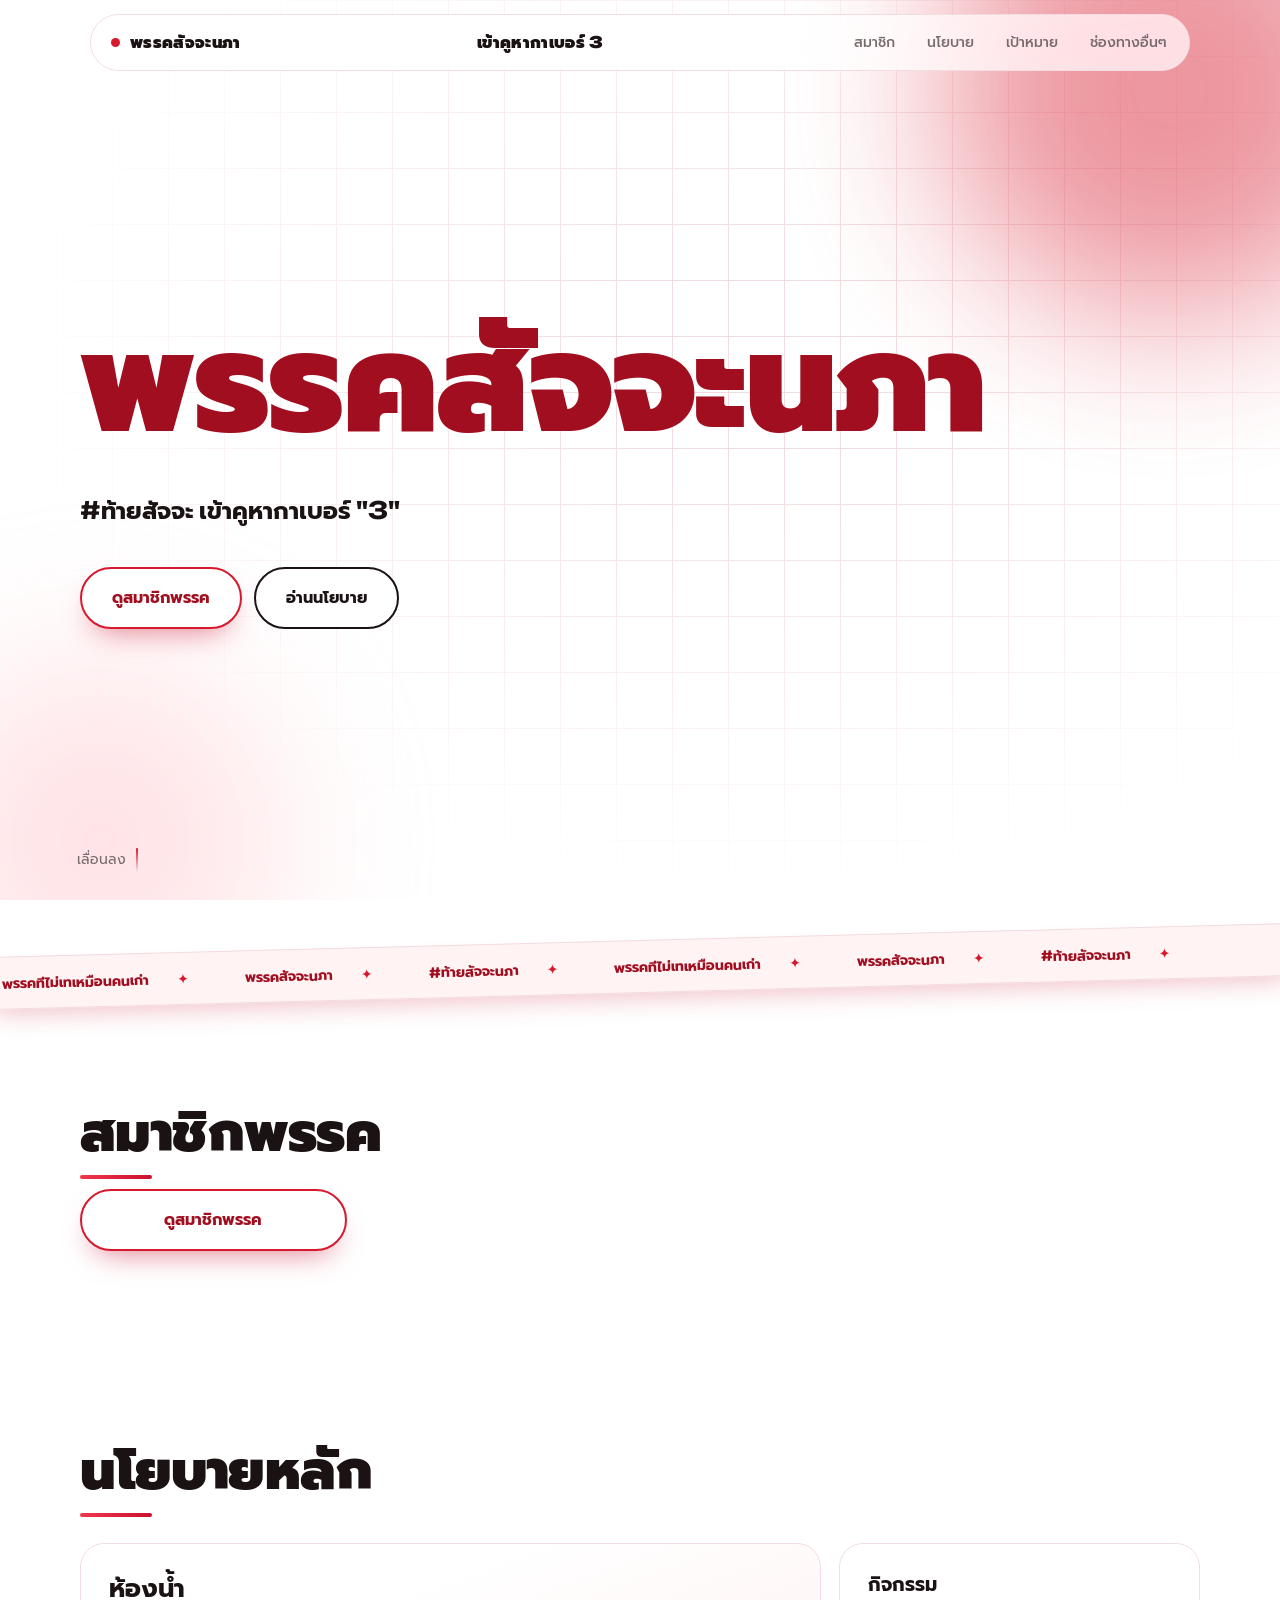
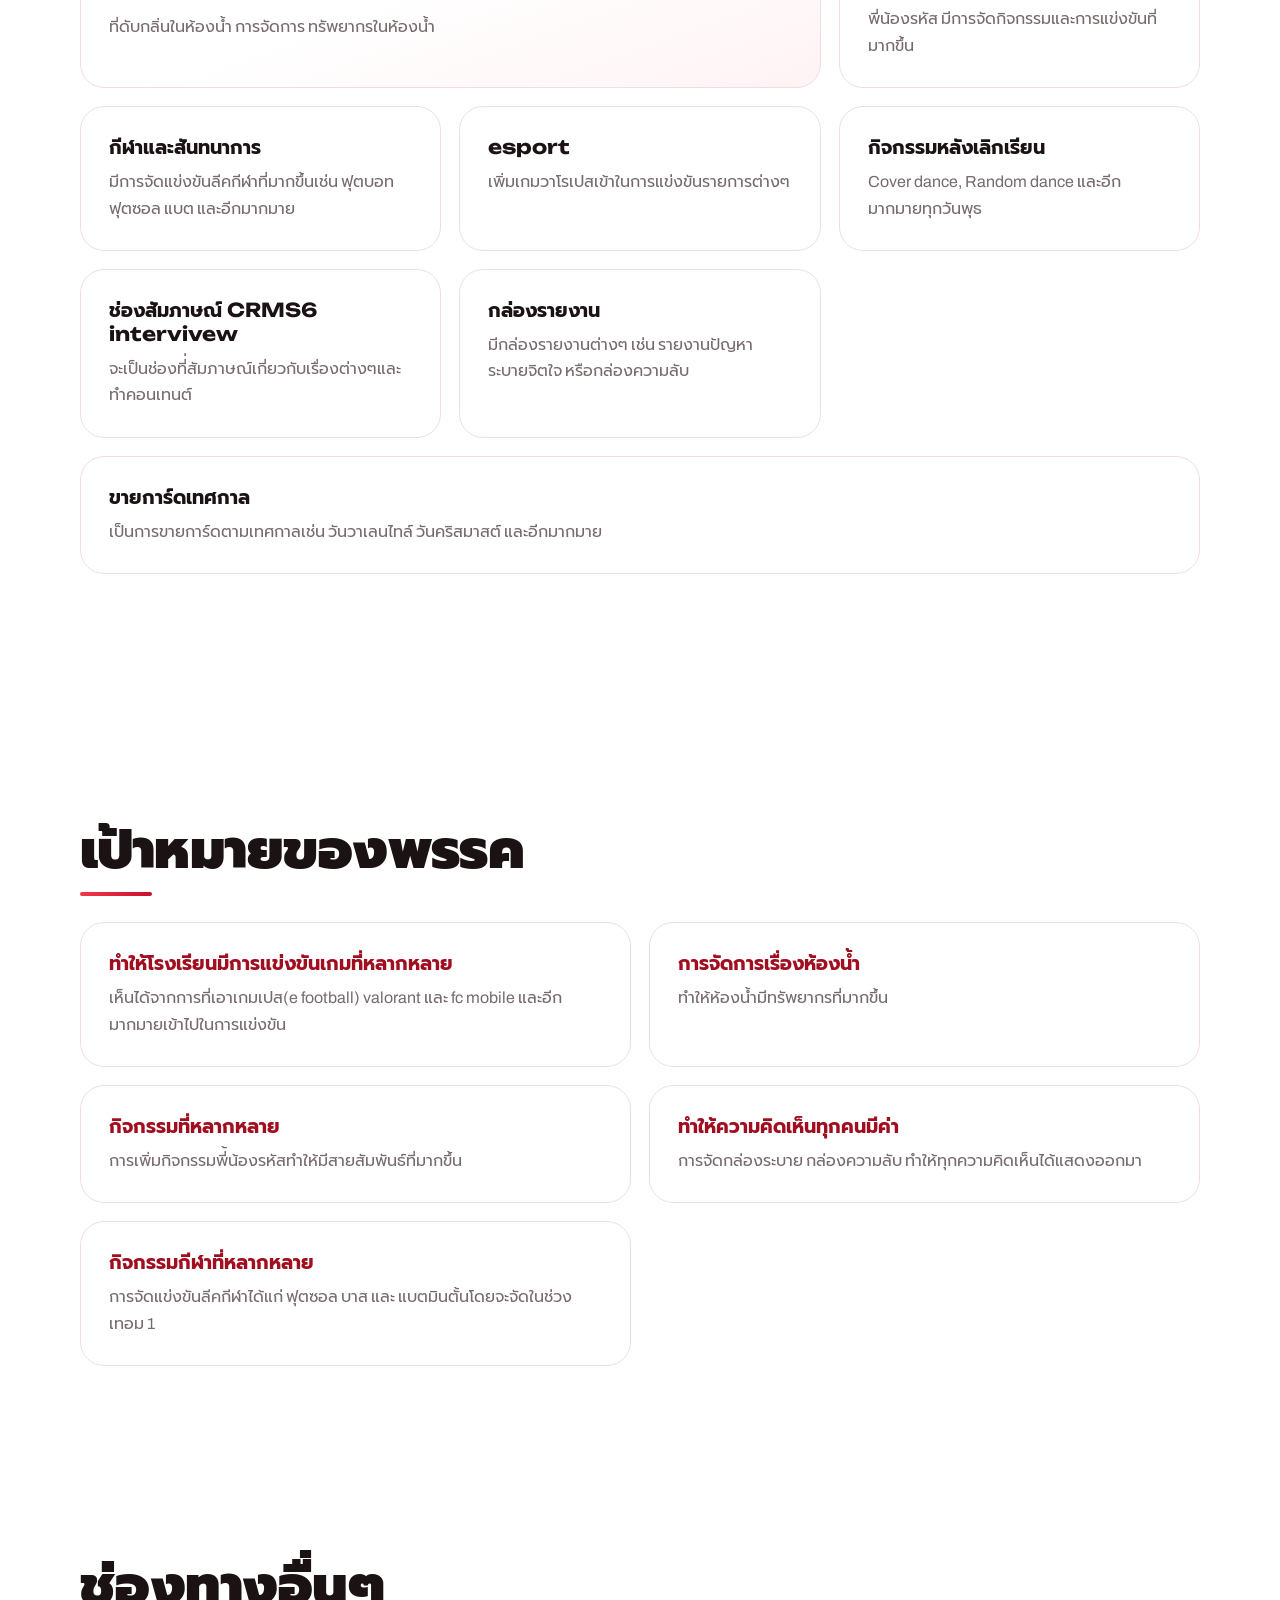
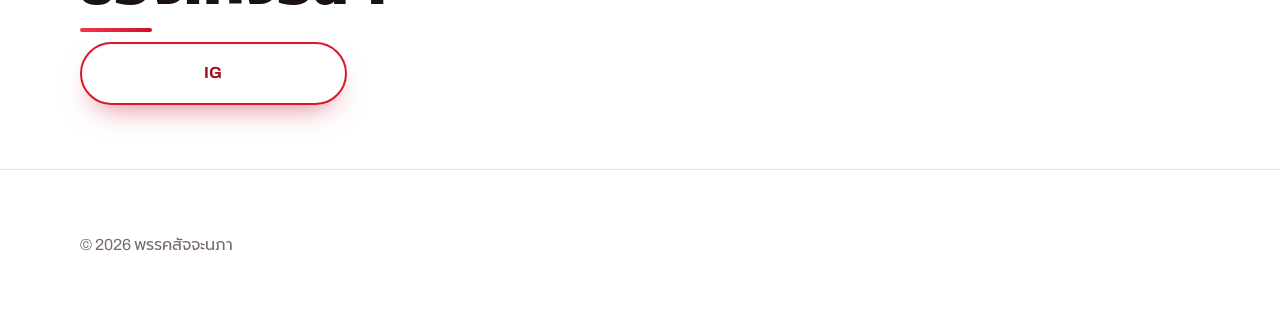
==== commit 3af2c037: "Update index.html" ====
--- a/index.html
+++ b/index.html
@@ -4,6 +4,7 @@
 <head>
   <meta charset="UTF-8">
   <meta name="viewport" content="width=device-width, initial-scale=1.0">
+  <meta name="theme-color" content="#1E5BD8">
   <meta name="description" content="พรรคสัจจะนภา ชื่อพรรค เป้าหมาย นโยบาย สมาชิก และตำแหน่งสมาชิก">
   <title>พรรคสัจจะนภา</title>
   <link rel="preconnect" href="https://fonts.googleapis.com">
@@ -85,7 +86,7 @@
           </article>
           <article class="policy">
             <h3>กีฬาและสันทนาการ</h3>
-            <p>มีการจัดแข่งขันกีฬาที่มากขึ้นเช่น ฟุตบอท ฟุตซอล แบต และอีกมากมาย</p>
+            <p>มีการจัดแข่งขันลีคกีฬาที่มากขึ้นเช่น ฟุตบอท ฟุตซอล แบต และอีกมากมาย</p>
           </article>
           <article class="policy">
             <h3>esport</h3>
@@ -96,8 +97,16 @@
             <p>Cover dance, Random dance และอีกมากมายทุกวันพุธ</p>
           </article>
           <article class="policy">
+            <h3>ช่องสัมภาษณ์ CRMS6 intervivew</h3>
+            <p>จะเป็นช่องที่่สัมภาษณ์เกี่ยวกับเรื่องต่างๆและทำคอนเทนต์</p>
+          </article>
+          <article class="policy">
             <h3>กล่องรายงาน</h3>
             <p>มีกล่องรายงานต่างๆ เช่น รายงานปัญหา ระบายจิตใจ หรือกล่องความลับ</p>
+          </article>
+          <article class="policy">
+            <h3>ขายการ์ดเทศกาล</h3>
+            <p>เป็นการขายการ์ดตามเทศกาลเช่น วันวาเลนไทล์ วันคริสมาสต์ และอีกมากมาย</p>
           </article>
         </div>
       </div>
@@ -122,6 +131,10 @@
           <li>
             <h3>ทำให้ความคิดเห็นทุกคนมีค่า</h3>
             <p>การจัดกล่องระบาย กล่องความลับ ทำให้ทุกความคิดเห็นได้แสดงออกมา</p>
+          </li>
+          <li>
+            <h3>กิจกรรมกีฬาที่หลากหลาย</h3>
+            <p>การจัดแข่งขันลีคกีฬาได้แก่ ฟุตซอล บาส และ แบตมินตั้นโดยจะจัดในช่วงเทอม 1</p>
           </li>
         </ul>
       </div>
--- a/style.css
+++ b/style.css
@@ -22,6 +22,10 @@
 p{margin:0}
 .wrap{width:min(1120px,90%);margin-inline:auto}
 section{padding:clamp(72px,10vw,120px) 0;scroll-margin-top:96px}
+
+/* members and contact: tighter spacing above and below */
+#members,#contact{padding:clamp(40px,6vw,64px) 0}
+#members h2,#contact h2{margin-bottom:24px}
 
 /* ---------- scroll progress bar ---------- */
 .progress{position:fixed;top:0;left:0;right:0;height:4px;background:var(--grad);transform:scaleX(0);transform-origin:0 50%;z-index:100}
@@ -178,4 +182,4 @@
   *,*::before,*::after{animation:none !important;transition:none !important}
   .anim,.anim.in{opacity:1;translate:none}
   .js section h2::after{transform:scaleX(1)}
-}+}
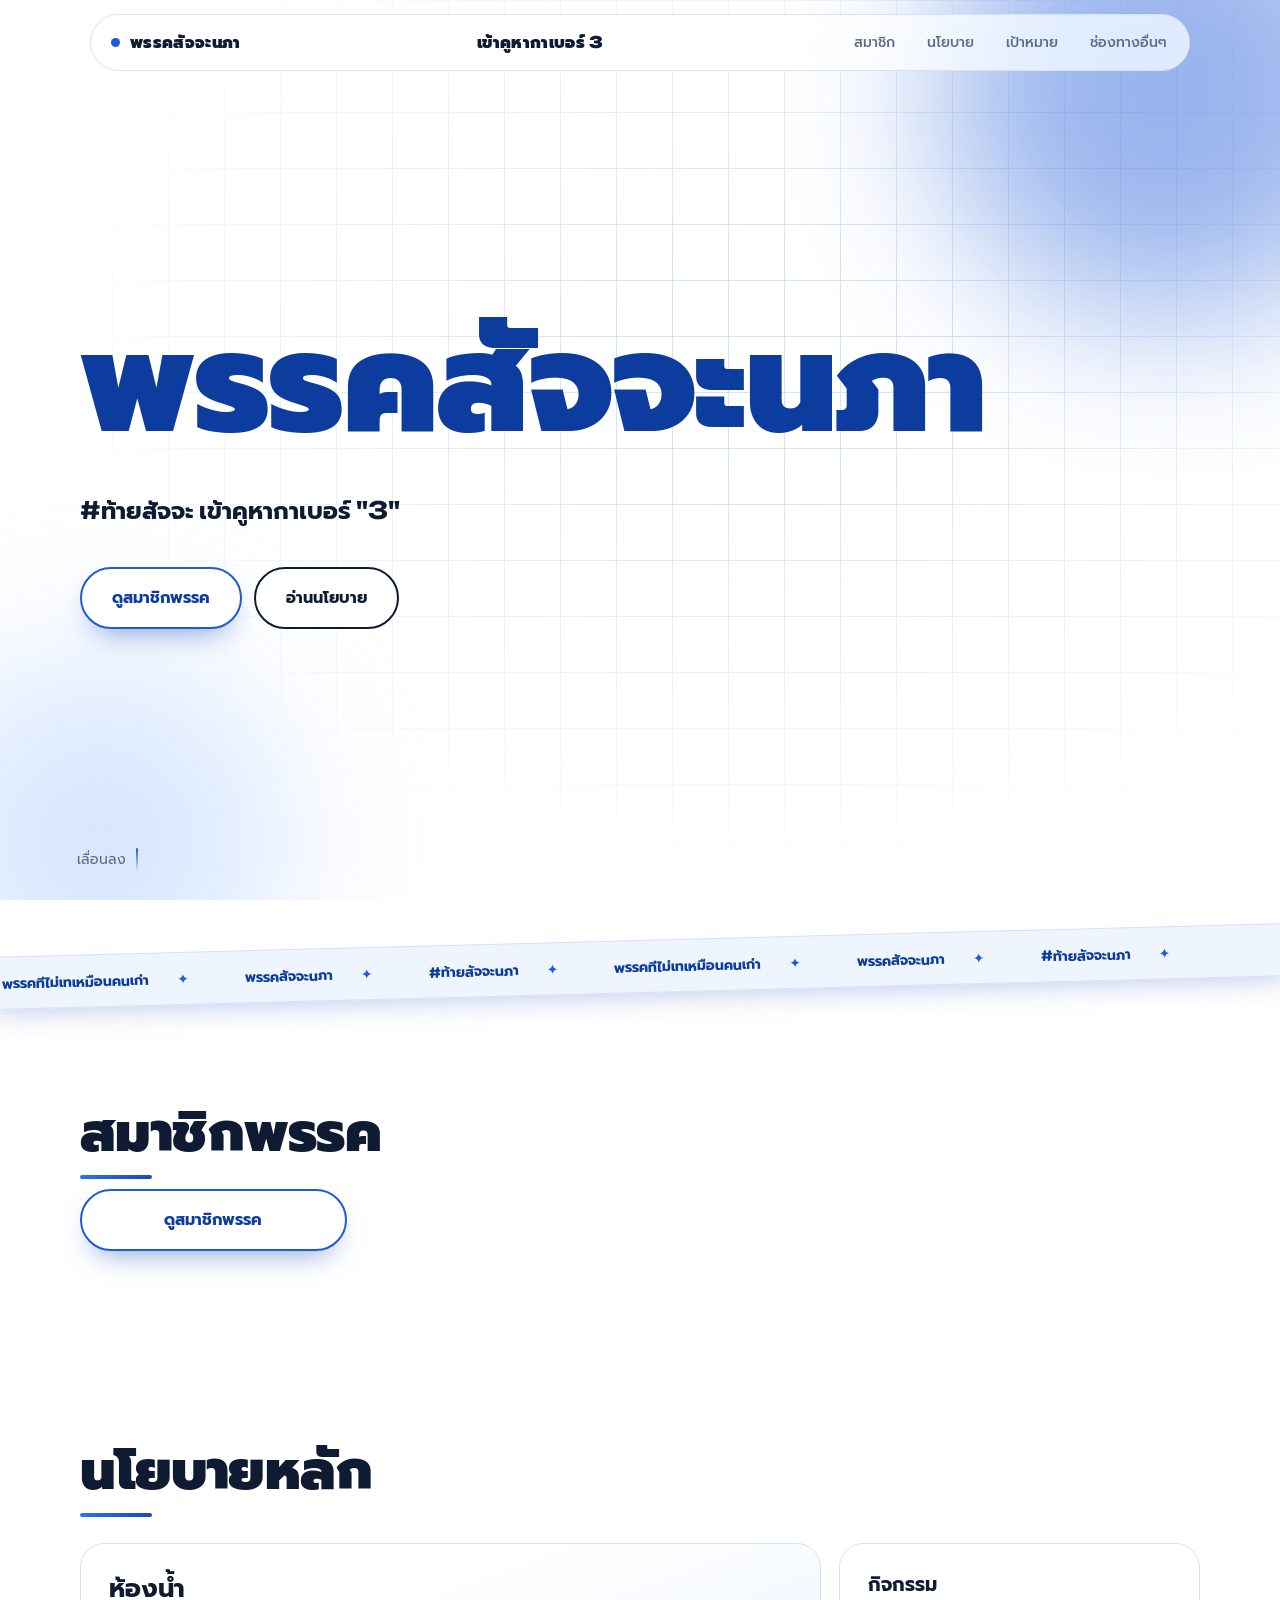
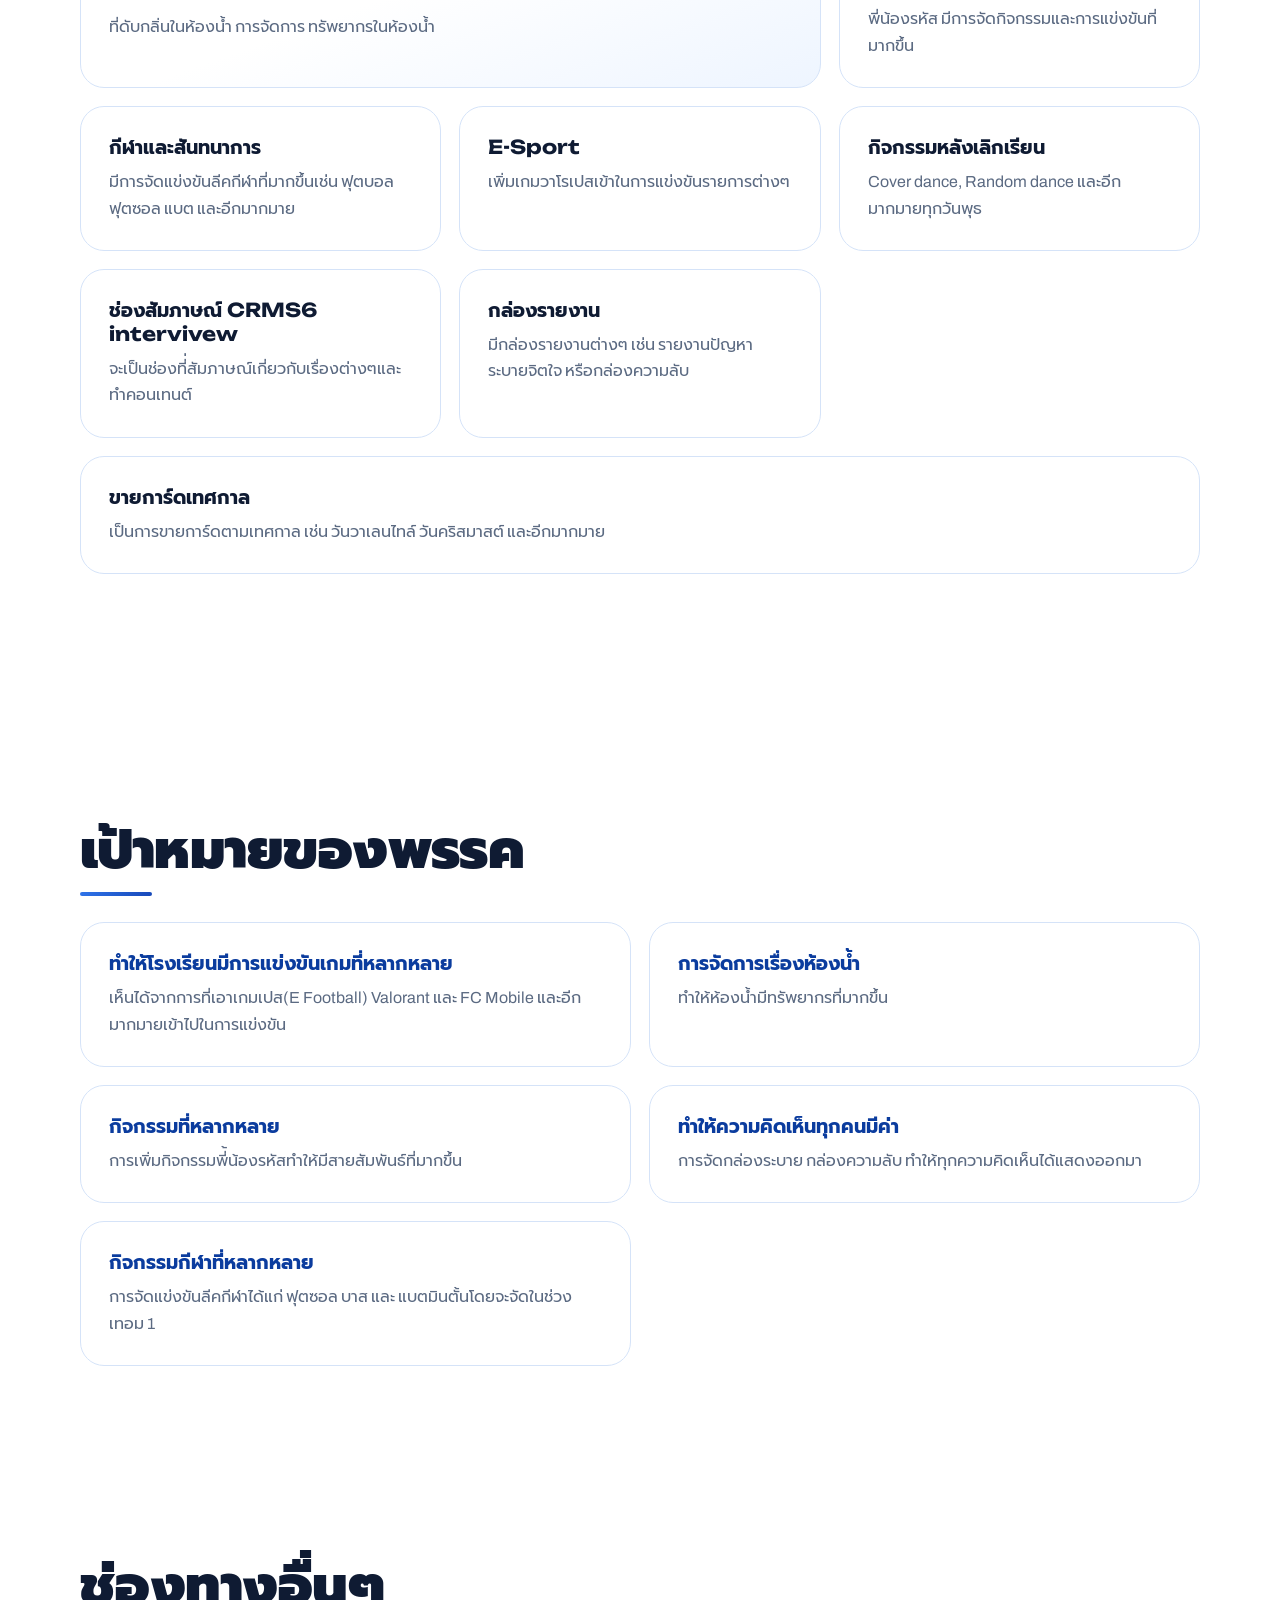
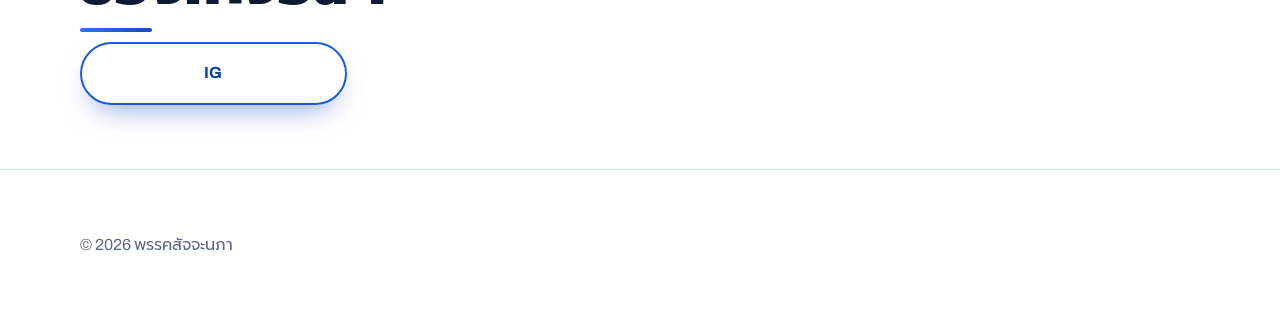
==== commit 2aecf08d: "Update index.html" ====
--- a/index.html
+++ b/index.html
@@ -86,10 +86,10 @@
           </article>
           <article class="policy">
             <h3>กีฬาและสันทนาการ</h3>
-            <p>มีการจัดแข่งขันลีคกีฬาที่มากขึ้นเช่น ฟุตบอท ฟุตซอล แบต และอีกมากมาย</p>
+            <p>มีการจัดแข่งขันลีคกีฬาที่มากขึ้นเช่น  ฟุตบอล ฟุตซอล แบต และอีกมากมาย</p>
           </article>
           <article class="policy">
-            <h3>esport</h3>
+            <h3>E-Sport</h3>
             <p>เพิ่มเกมวาโรเปสเข้าในการแข่งขันรายการต่างๆ</p>
           </article>
           <article class="policy">
@@ -106,7 +106,7 @@
           </article>
           <article class="policy">
             <h3>ขายการ์ดเทศกาล</h3>
-            <p>เป็นการขายการ์ดตามเทศกาลเช่น วันวาเลนไทล์ วันคริสมาสต์ และอีกมากมาย</p>
+            <p>เป็นการขายการ์ดตามเทศกาล เช่น วันวาเลนไทล์ วันคริสมาสต์ และอีกมากมาย</p>
           </article>
         </div>
       </div>
@@ -118,7 +118,7 @@
         <ul class="goals">
           <li>
             <h3>ทำให้โรงเรียนมีการแข่งขันเกมที่หลากหลาย</h3>
-            <p>เห็นได้จากการที่เอาเกมเปส(e football) valorant และ fc mobile และอีกมากมายเข้าไปในการแข่งขัน</p>
+            <p>เห็นได้จากการที่เอาเกมเปส(E Football) Valorant และ FC Mobile และอีกมากมายเข้าไปในการแข่งขัน</p>
           </li>
           <li>
             <h3>การจัดการเรื่องห้องน้ำ</h3>
--- a/style.css
+++ b/style.css
@@ -1,9 +1,9 @@
-/* ===== พรรคสัจจะนภา: full stylesheet (red and white, PTS-style motion) ===== */
+/* ===== พรรคสัจจะนภา: full stylesheet (blue and white, PTS-style motion) ===== */
 :root{
   color-scheme:light;
-  --red:#D7192D;--red-deep:#A10E1F;
-  --grad:linear-gradient(135deg,#F2384B 0%,#C8102E 100%);
-  --ink:#1A1213;--muted:#776A6C;--line:#F3DCDF;--tint:#FFF3F4;
+  --blue:#1E5BD8;--blue-deep:#0B3C9E;
+  --grad:linear-gradient(135deg,#2F74EA 0%,#1748B8 100%);
+  --ink:#0F1B33;--muted:#5B6A82;--line:#D5E3F8;--tint:#EEF5FF;
   --radius:24px;--ease:cubic-bezier(.2,.7,.2,1);
   --display:"Unbounded","Prompt",system-ui,sans-serif;
   --body:"Archivo","Prompt",system-ui,sans-serif;
@@ -14,8 +14,8 @@
 ul,ol{list-style:none}
 a{color:inherit;text-decoration:none}
 button{font:inherit;color:inherit;cursor:pointer;border:0;background:none}
-:focus-visible{outline:3px solid var(--red);outline-offset:3px;border-radius:6px}
-::selection{background:var(--red);color:#fff}
+:focus-visible{outline:3px solid var(--blue);outline-offset:3px;border-radius:6px}
+::selection{background:var(--blue);color:#fff}
 h1,h2,h3{font-family:var(--display);line-height:1.25}
 h2{font-size:clamp(2rem,4.6vw,3.4rem);font-weight:900;letter-spacing:-.01em;margin-bottom:40px;color:var(--ink)}
 h3{font-size:1.2rem;font-weight:700;margin-bottom:10px}
@@ -32,14 +32,14 @@
 
 /* ---------- floating pill navbar ---------- */
 .topbar{position:fixed;top:14px;left:50%;transform:translateX(-50%);width:min(94%,1100px);padding:8px 8px 8px 20px;border-radius:999px;background:rgba(255,255,255,.72);-webkit-backdrop-filter:blur(16px) saturate(170%);backdrop-filter:blur(16px) saturate(170%);border:1px solid var(--line);z-index:50;transition:background .3s,box-shadow .3s}
-.topbar.scrolled{background:rgba(255,255,255,.94);box-shadow:0 12px 40px -18px rgba(26,18,19,.25)}
+.topbar.scrolled{background:rgba(255,255,255,.94);box-shadow:0 12px 40px -18px rgba(15,27,51,.25)}
 .topbar .wrap{width:100%;display:flex;align-items:center;justify-content:space-between;gap:12px}
 .brand{display:flex;align-items:center;gap:10px;font-family:var(--display);font-weight:900;letter-spacing:.02em}
-.logo{width:9px;height:9px;border-radius:50%;background:var(--red);animation:pulse 2s infinite}
-@keyframes pulse{0%,100%{box-shadow:0 0 0 4px rgba(215,25,45,.2)}50%{box-shadow:0 0 0 9px rgba(215,25,45,.04)}}
+.logo{width:9px;height:9px;border-radius:50%;background:var(--blue);animation:pulse 2s infinite}
+@keyframes pulse{0%,100%{box-shadow:0 0 0 4px rgba(30,91,216,.2)}50%{box-shadow:0 0 0 9px rgba(30,91,216,.04)}}
 .nav-links{display:flex;gap:4px}
 .nav-links a{display:block;padding:8px 14px;border-radius:999px;font-size:14px;font-weight:500;color:var(--muted);transition:background .25s,color .25s}
-.nav-links a:hover,.nav-links a.active{background:var(--tint);color:var(--red-deep)}
+.nav-links a:hover,.nav-links a.active{background:var(--tint);color:var(--blue-deep)}
 
 /* three-line button: turns into an X when open */
 .menu-btn{display:none;position:relative;width:44px;height:44px;margin-left:auto;border-radius:50%;background:var(--tint);transition:transform .2s var(--ease)}
@@ -55,16 +55,16 @@
 /* ---------- hero ---------- */
 .hero{position:relative;min-height:100vh;min-height:100svh;display:flex;align-items:center;padding:150px 0 130px;overflow:hidden;isolation:isolate;background:#fff}
 .hero::before{content:"";position:absolute;inset:0;z-index:-1;background-image:linear-gradient(var(--line) 1px,transparent 1px),linear-gradient(90deg,var(--line) 1px,transparent 1px);background-size:56px 56px;-webkit-mask-image:radial-gradient(ellipse at 60% 40%,#000 15%,transparent 70%);mask-image:radial-gradient(ellipse at 60% 40%,#000 15%,transparent 70%)}
-.hero h1{font-size:clamp(3rem,11vw,9rem);font-weight:900;line-height:1.25;letter-spacing:-.01em;color:var(--red-deep)}
+.hero h1{font-size:clamp(3rem,11vw,9rem);font-weight:900;line-height:1.25;letter-spacing:-.01em;color:var(--blue-deep)}
 .hero-slogan{margin-top:24px;font-family:var(--display);font-size:clamp(1.1rem,2.4vw,1.5rem);font-weight:700}
 .hero-lead{max-width:36em;margin-top:14px;color:var(--muted);font-size:1.05rem}
 .cta{display:flex;flex-wrap:wrap;gap:12px;margin-top:36px}
 .blob{position:absolute;border-radius:50%;filter:blur(80px);opacity:.45;z-index:-1;pointer-events:none;animation:float 14s ease-in-out infinite}
-.b1{width:460px;height:460px;background:var(--red);top:-140px;right:-120px}
-.b2{width:360px;height:360px;background:#FFC2C8;bottom:-120px;left:-80px;animation-delay:-6s}
+.b1{width:460px;height:460px;background:var(--blue);top:-140px;right:-120px}
+.b2{width:360px;height:360px;background:#A6C8FF;bottom:-120px;left:-80px;animation-delay:-6s}
 @keyframes float{0%,100%{transform:translate(0,0) scale(1)}50%{transform:translate(30px,-40px) scale(1.08)}}
 .scroll-hint{position:absolute;bottom:28px;left:6vw;display:flex;align-items:center;gap:10px;font-size:14px;color:var(--muted)}
-.scroll-hint::after{content:"";width:2px;height:24px;border-radius:2px;background:linear-gradient(var(--red),transparent);animation:drop 1.6s var(--ease) infinite}
+.scroll-hint::after{content:"";width:2px;height:24px;border-radius:2px;background:linear-gradient(var(--blue),transparent);animation:drop 1.6s var(--ease) infinite}
 @keyframes drop{0%{transform:scaleY(0);transform-origin:top}60%{transform:scaleY(1);transform-origin:top}61%{transform-origin:bottom}100%{transform:scaleY(0);transform-origin:bottom}}
 
 /* hero intro: title, slogan, text and buttons rise in one after another */
@@ -75,18 +75,18 @@
 .js .hero .wrap>:nth-child(4){animation-delay:.36s}
 
 /* ---------- buttons ---------- */
-.btn{display:inline-flex;align-items:center;justify-content:center;padding:16px 30px;border:2px solid var(--red);border-radius:999px;background:#fff;color:var(--red-deep);font-weight:700;font-size:16px;box-shadow:0 14px 30px -14px rgba(200,16,46,.6);transition:transform .25s var(--ease),background .25s,box-shadow .25s}
-.btn:hover{transform:translateY(-3px);background:var(--tint);box-shadow:0 20px 40px -14px rgba(200,16,46,.7)}
+.btn{display:inline-flex;align-items:center;justify-content:center;padding:16px 30px;border:2px solid var(--blue);border-radius:999px;background:#fff;color:var(--blue-deep);font-weight:700;font-size:16px;box-shadow:0 14px 30px -14px rgba(23,72,184,.6);transition:transform .25s var(--ease),background .25s,box-shadow .25s}
+.btn:hover{transform:translateY(-3px);background:var(--tint);box-shadow:0 20px 40px -14px rgba(23,72,184,.7)}
 .btn:active{transform:scale(.98)}
 .btn-line{border-color:var(--ink);color:var(--ink);box-shadow:none}
 .btn-line:hover{background:var(--tint);box-shadow:none}
 
 /* ---------- ticker band ---------- */
-.ticker{background:var(--tint);color:var(--red-deep);overflow:hidden;white-space:nowrap;transform:rotate(-1.5deg);margin:40px -2vw;padding:14px 0;border-top:1px solid var(--line);border-bottom:1px solid var(--line);box-shadow:0 14px 30px -18px rgba(200,16,46,.5)}
+.ticker{background:var(--tint);color:var(--blue-deep);overflow:hidden;white-space:nowrap;transform:rotate(-1.5deg);margin:40px -2vw;padding:14px 0;border-top:1px solid var(--line);border-bottom:1px solid var(--line);box-shadow:0 14px 30px -18px rgba(23,72,184,.5)}
 .ticker-run{display:flex;width:max-content;animation:ticker 30s linear infinite}
 .ticker-group{display:flex}
 .ticker-group span{display:flex;align-items:center;padding:0 28px;font-family:var(--display);font-weight:700;font-size:14px}
-.ticker-group span::after{content:"✦";margin-left:28px;color:var(--red)}
+.ticker-group span::after{content:"✦";margin-left:28px;color:var(--blue)}
 @keyframes ticker{to{transform:translateX(-50%)}}
 
 /* ---------- goals ---------- */
@@ -94,9 +94,9 @@
 .goals li,.policy,.member,.join-form{border:1px solid var(--line);border-radius:var(--radius);background:#fff}
 .goals li,.policy,.member{position:relative;overflow:hidden;transition:transform .4s var(--ease),box-shadow .4s,border-color .4s}
 .goals li{padding:28px}
-.goals h3{color:var(--red-deep)}
+.goals h3{color:var(--blue-deep)}
 .goals p,.policy p{color:var(--muted)}
-.goals li:hover,.policy:hover,.member:hover{transform:translateY(-6px);border-color:rgba(215,25,45,.35);box-shadow:0 26px 50px -28px rgba(200,16,46,.55)}
+.goals li:hover,.policy:hover,.member:hover{transform:translateY(-6px);border-color:rgba(30,91,216,.35);box-shadow:0 26px 50px -28px rgba(23,72,184,.55)}
 
 /* ---------- policies: first tile is wide, last tile fills the final row ---------- */
 .policy-grid{display:grid;grid-template-columns:repeat(3,1fr);gap:18px}
@@ -108,28 +108,28 @@
 /* ---------- members ---------- */
 .member-grid{display:grid;grid-template-columns:repeat(4,1fr);gap:18px}
 .member{display:flex;flex-direction:column;align-items:flex-start;padding:26px 24px}
-.avatar{display:grid;place-items:center;width:64px;height:64px;margin-bottom:14px;border-radius:20px;background:var(--tint);color:var(--red-deep);font-family:var(--display);font-size:20px;font-weight:900;box-shadow:0 12px 24px -12px rgba(200,16,46,.5)}
-.member .role{color:var(--red-deep);font-weight:700;font-size:.95rem}
+.avatar{display:grid;place-items:center;width:64px;height:64px;margin-bottom:14px;border-radius:20px;background:var(--tint);color:var(--blue-deep);font-family:var(--display);font-size:20px;font-weight:900;box-shadow:0 12px 24px -12px rgba(23,72,184,.5)}
+.member .role{color:var(--blue-deep);font-weight:700;font-size:.95rem}
 
 /* ---------- glow that follows the cursor on cards ---------- */
 .goals li>*,.policy>*,.member>*{position:relative;z-index:1}
-.goals li::after,.policy::after,.member::after{content:"";position:absolute;inset:0;z-index:0;border-radius:inherit;pointer-events:none;opacity:0;transition:opacity .4s;background:radial-gradient(280px circle at var(--mx,50%) var(--my,50%),rgba(215,25,45,.1),transparent 70%)}
+.goals li::after,.policy::after,.member::after{content:"";position:absolute;inset:0;z-index:0;border-radius:inherit;pointer-events:none;opacity:0;transition:opacity .4s;background:radial-gradient(280px circle at var(--mx,50%) var(--my,50%),rgba(30,91,216,.1),transparent 70%)}
 .goals li:hover::after,.policy:hover::after,.member:hover::after{opacity:1}
 
 /* ---------- join form ---------- */
 #join{background:var(--tint)}
 .join-form{display:grid;gap:20px;max-width:680px;padding:36px}
 .field label{display:block;margin-bottom:6px;font-weight:600;font-size:.95rem}
-.field input:not([type="checkbox"]){width:100%;padding:13px 16px;font:inherit;font-size:1.05rem;color:var(--ink);background:#FFFCFC;border:1.5px solid var(--line);border-radius:16px;transition:border-color .2s,box-shadow .2s}
-.field input:focus{outline:none;border-color:var(--red);box-shadow:0 0 0 4px var(--tint)}
-.field input.invalid{border-color:var(--red)}
-.err{display:block;min-height:1.3em;margin-top:4px;font-size:.85rem;color:var(--red-deep)}
+.field input:not([type="checkbox"]){width:100%;padding:13px 16px;font:inherit;font-size:1.05rem;color:var(--ink);background:#F9FBFF;border:1.5px solid var(--line);border-radius:16px;transition:border-color .2s,box-shadow .2s}
+.field input:focus{outline:none;border-color:var(--blue);box-shadow:0 0 0 4px var(--tint)}
+.field input.invalid{border-color:var(--blue)}
+.err{display:block;min-height:1.3em;margin-top:4px;font-size:.85rem;color:var(--blue-deep)}
 .check{display:flex;align-items:flex-start;gap:12px}
 .check label{margin:0;font-weight:500}
-.check input{margin-top:6px;width:18px;height:18px;accent-color:var(--red)}
+.check input{margin-top:6px;width:18px;height:18px;accent-color:var(--blue)}
 .join-form .btn{justify-self:start}
 .form-msg{min-height:1.5em;font-weight:600}
-.form-msg.error{color:var(--red-deep)}
+.form-msg.error{color:var(--blue-deep)}
 .form-msg.success{color:var(--ink)}
 
 /* ---------- footer ---------- */
@@ -141,7 +141,7 @@
 .anim.in{animation:rise .9s var(--ease) var(--d,0s) both}
 @keyframes rise{from{opacity:.25;translate:0 32px}to{opacity:1;translate:0 0}}
 
-/* headings: a red line draws under each one */
+/* headings: a blue line draws under each one */
 section h2{position:relative;width:fit-content;max-width:100%}
 .js section h2::after{content:"";position:absolute;left:0;bottom:-14px;width:72px;height:4px;border-radius:4px;background:var(--grad);transform:scaleX(0);transform-origin:left;transition:transform .9s var(--ease) .25s}
 .js section h2.in::after{transform:scaleX(1)}
@@ -158,7 +158,7 @@
 @media (max-width:760px){
   .topbar{top:10px}
   .menu-btn{display:block}
-  .nav-links{display:flex;flex-direction:column;gap:2px;position:absolute;top:calc(100% + 10px);left:0;right:0;padding:12px;background:#fff;border:1px solid var(--line);border-radius:24px;box-shadow:0 24px 50px -20px rgba(215,25,45,.35);opacity:0;visibility:hidden;pointer-events:none;transform:translateY(-12px) scale(.98);transform-origin:top right;transition:opacity .35s var(--ease),transform .35s var(--ease),visibility .35s}
+  .nav-links{display:flex;flex-direction:column;gap:2px;position:absolute;top:calc(100% + 10px);left:0;right:0;padding:12px;background:#fff;border:1px solid var(--line);border-radius:24px;box-shadow:0 24px 50px -20px rgba(30,91,216,.35);opacity:0;visibility:hidden;pointer-events:none;transform:translateY(-12px) scale(.98);transform-origin:top right;transition:opacity .35s var(--ease),transform .35s var(--ease),visibility .35s}
   .nav-links.open{opacity:1;visibility:visible;pointer-events:auto;transform:none}
   .nav-links a{padding:14px 16px;opacity:0;transform:translateX(-10px);transition:opacity .3s,transform .3s,background .25s,color .25s}
   .nav-links.open a{opacity:1;transform:none}
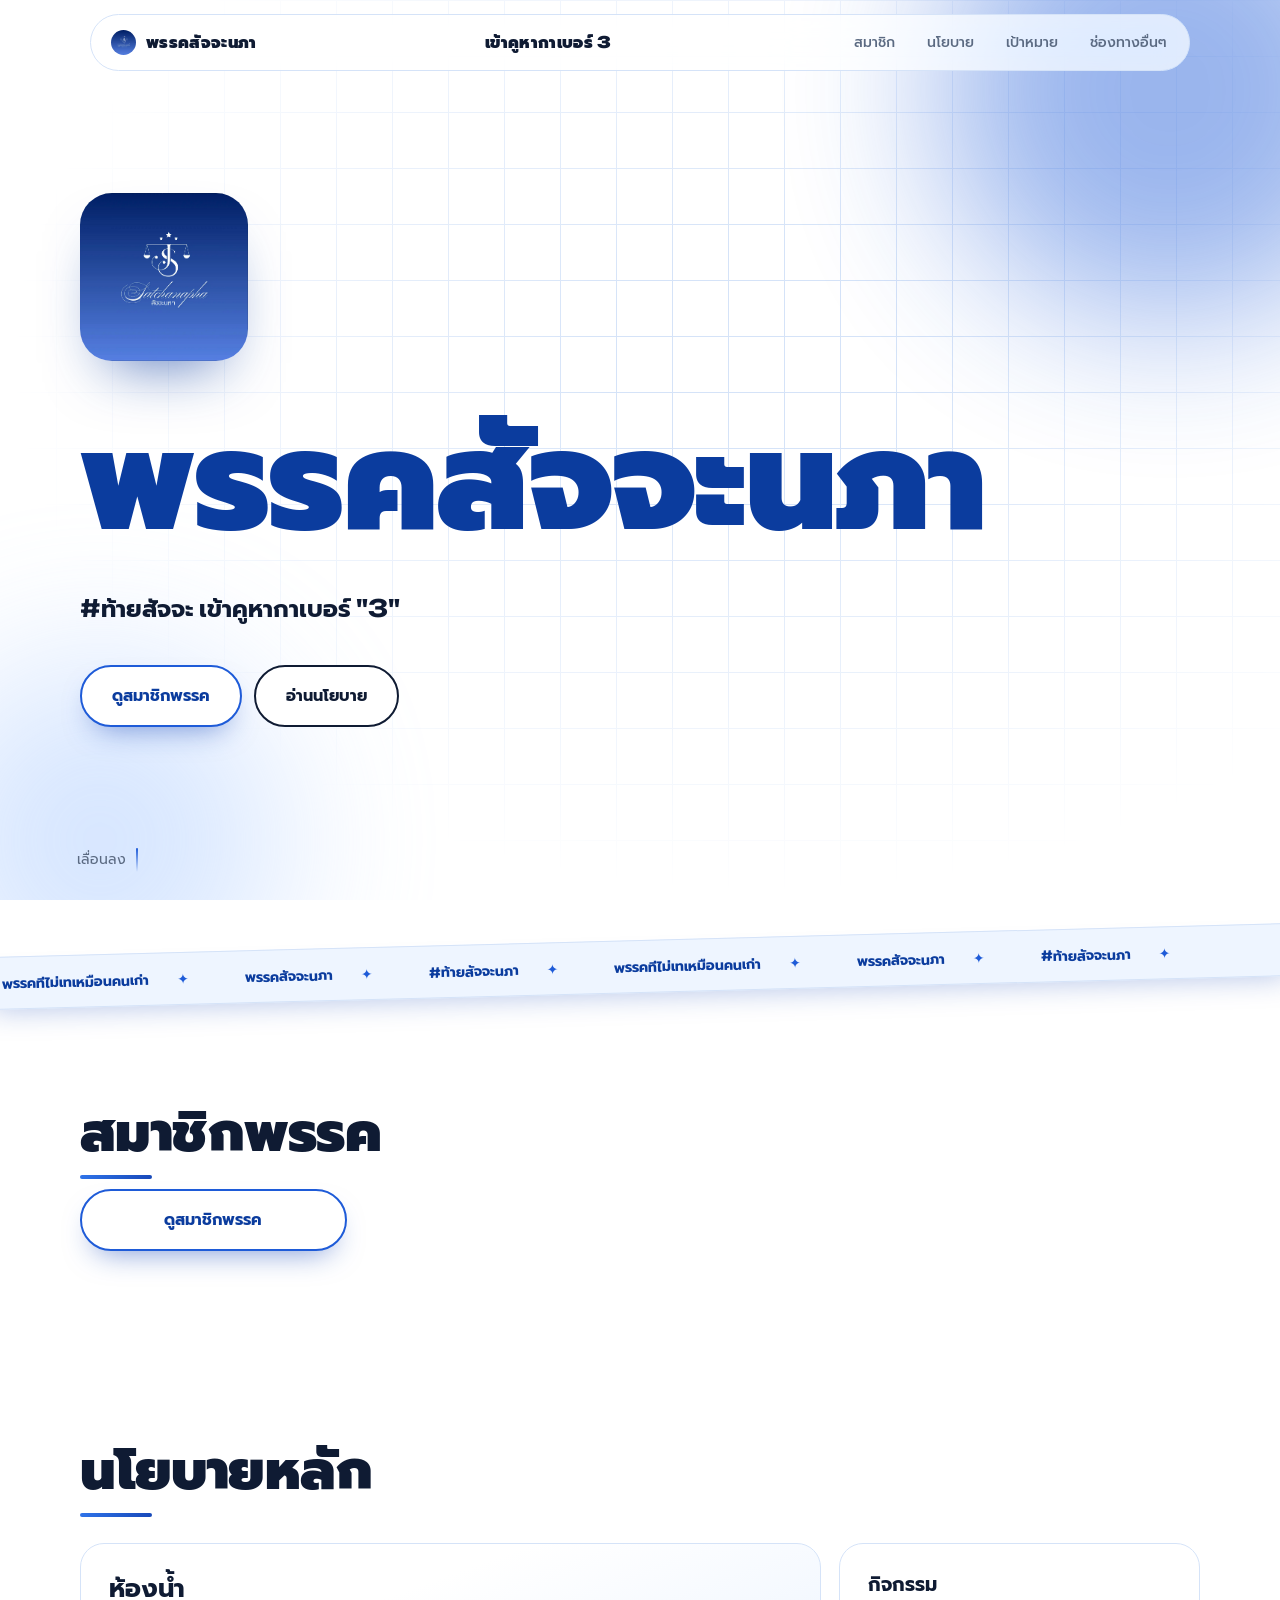
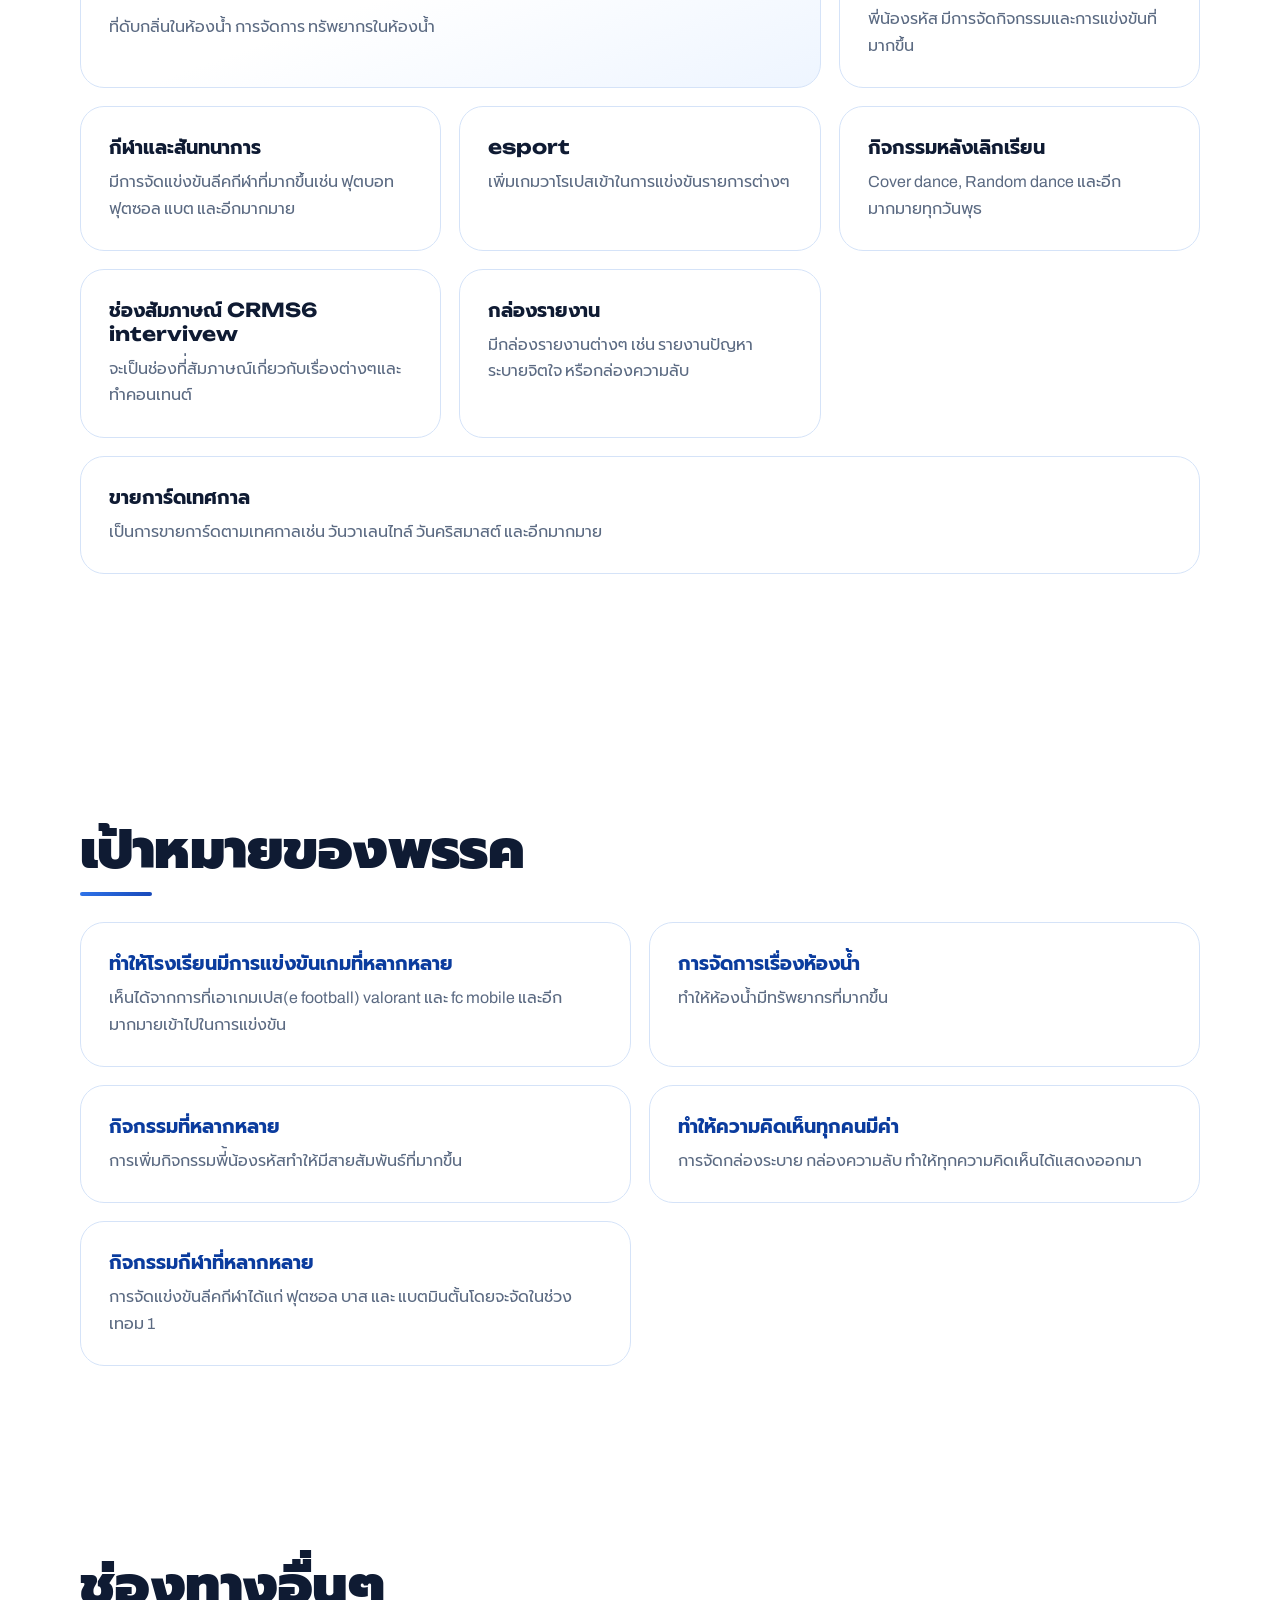
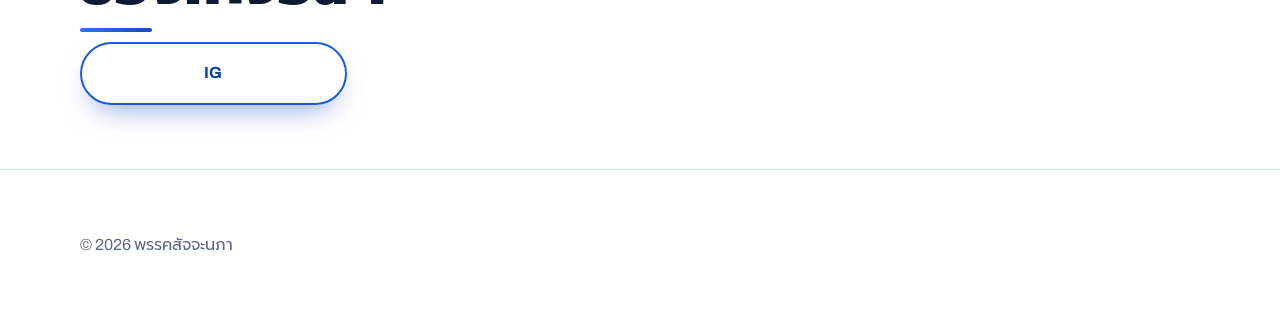
==== commit 7af360eb: "Add files via upload" ====
--- a/index.html
+++ b/index.html
@@ -7,12 +7,17 @@
   <meta name="theme-color" content="#1E5BD8">
   <meta name="description" content="พรรคสัจจะนภา ชื่อพรรค เป้าหมาย นโยบาย สมาชิก และตำแหน่งสมาชิก">
   <title>พรรคสัจจะนภา</title>
+  <link rel="icon" href="Satchanapha.png" type="image/png">
   <link rel="preconnect" href="https://fonts.googleapis.com">
   <link rel="preconnect" href="https://fonts.gstatic.com" crossorigin>
   <link
     href="https://fonts.googleapis.com/css2?family=Archivo:wght@400;500;600;700&family=Prompt:wght@400;500;600;700;800&family=Unbounded:wght@500;700;900&display=swap"
     rel="stylesheet">
   <link rel="stylesheet" href="style.css">
+  <style>
+    .brand-logo{width:25px;height:25px;flex-shrink:0;border-radius:30px;object-fit:cover;vertical-align:middle}
+    .hero-logo{display:block;width:clamp(120px,20vw,168px);height:auto;border-radius:32px;margin:0 0 28px;box-shadow:0 30px 60px -28px rgba(11,60,158,.7)}
+  </style>
   <script>document.documentElement.classList.add('js');</script>
 </head>
 
@@ -21,8 +26,8 @@
 
   <header class="topbar" id="topbar">
     <div class="wrap">
-      <a class="brand" href="#top"><span class="logo" aria-hidden="true"></span>พรรคสัจจะนภา</a>
-      <a class="brand"></span>เข้าคูหากาเบอร์ 3</a>
+      <a class="brand" href="#top"><img class="brand-logo" src="Satchanapha.png" alt="" width="20" height="20">พรรคสัจจะนภา</a>
+      <a class="brand">เข้าคูหากาเบอร์ 3</a>
       <button class="menu-btn" id="menuBtn" type="button" aria-label="เปิดเมนู" aria-expanded="false"
         aria-controls="navLinks">
         <span></span><span></span><span></span>
@@ -43,6 +48,7 @@
     <div class="blob b2" aria-hidden="true"></div>
     <p class="scroll-hint">เลื่อนลง</p>
     <div class="wrap">
+      <img class="hero-logo" src="Satchanapha.png" alt="โลโก้พรรคสัจจะนภา" width="168" height="168">
       <h1>พรรคสัจจะนภา</h1>
       <p class="hero-slogan">#ท้ายสัจจะ เข้าคูหากาเบอร์ "3"</p>
       <div class="cta">
@@ -86,10 +92,10 @@
           </article>
           <article class="policy">
             <h3>กีฬาและสันทนาการ</h3>
-            <p>มีการจัดแข่งขันลีคกีฬาที่มากขึ้นเช่น  ฟุตบอล ฟุตซอล แบต และอีกมากมาย</p>
+            <p>มีการจัดแข่งขันลีคกีฬาที่มากขึ้นเช่น ฟุตบอท ฟุตซอล แบต และอีกมากมาย</p>
           </article>
           <article class="policy">
-            <h3>E-Sport</h3>
+            <h3>esport</h3>
             <p>เพิ่มเกมวาโรเปสเข้าในการแข่งขันรายการต่างๆ</p>
           </article>
           <article class="policy">
@@ -106,7 +112,7 @@
           </article>
           <article class="policy">
             <h3>ขายการ์ดเทศกาล</h3>
-            <p>เป็นการขายการ์ดตามเทศกาล เช่น วันวาเลนไทล์ วันคริสมาสต์ และอีกมากมาย</p>
+            <p>เป็นการขายการ์ดตามเทศกาลเช่น วันวาเลนไทล์ วันคริสมาสต์ และอีกมากมาย</p>
           </article>
         </div>
       </div>
@@ -118,7 +124,7 @@
         <ul class="goals">
           <li>
             <h3>ทำให้โรงเรียนมีการแข่งขันเกมที่หลากหลาย</h3>
-            <p>เห็นได้จากการที่เอาเกมเปส(E Football) Valorant และ FC Mobile และอีกมากมายเข้าไปในการแข่งขัน</p>
+            <p>เห็นได้จากการที่เอาเกมเปส(e football) valorant และ fc mobile และอีกมากมายเข้าไปในการแข่งขัน</p>
           </li>
           <li>
             <h3>การจัดการเรื่องห้องน้ำ</h3>
@@ -160,4 +166,4 @@
   <script src="app.js?v=3"></script>
 </body>
 
-</html>
+</html>
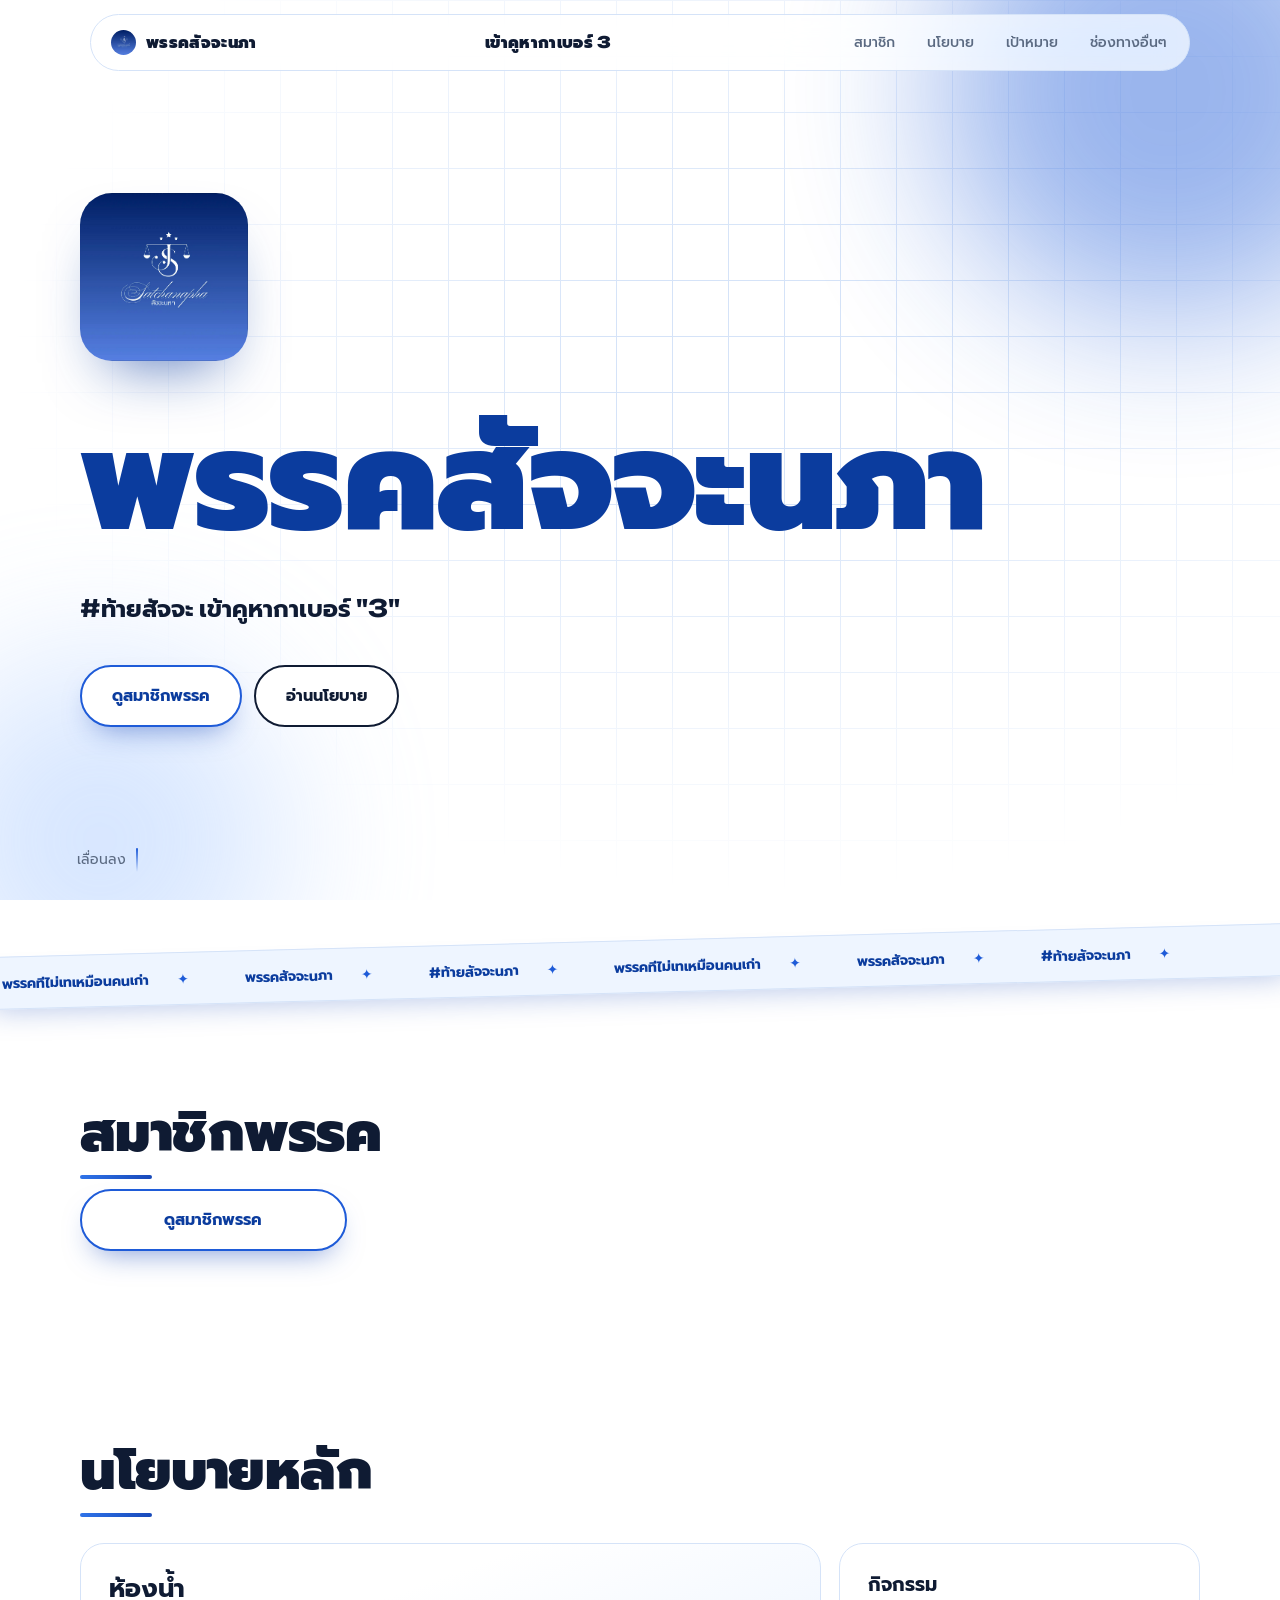
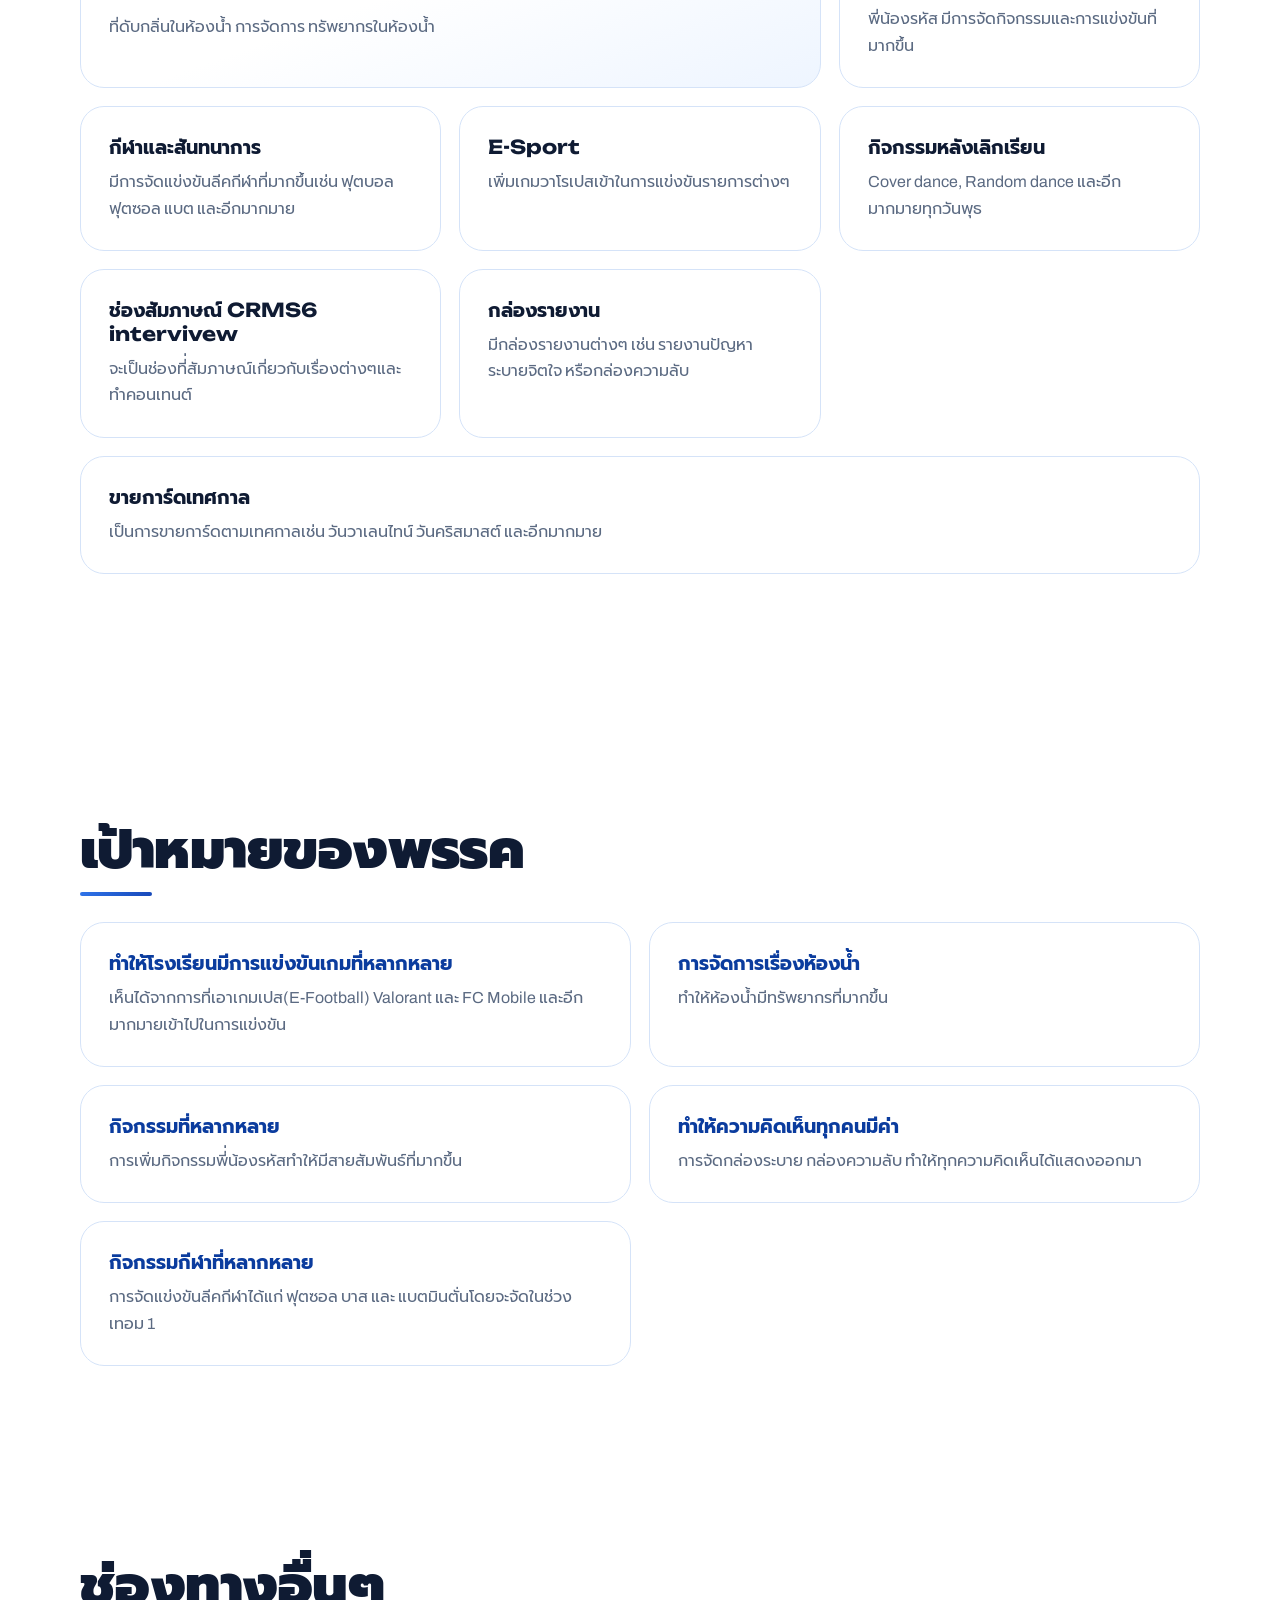
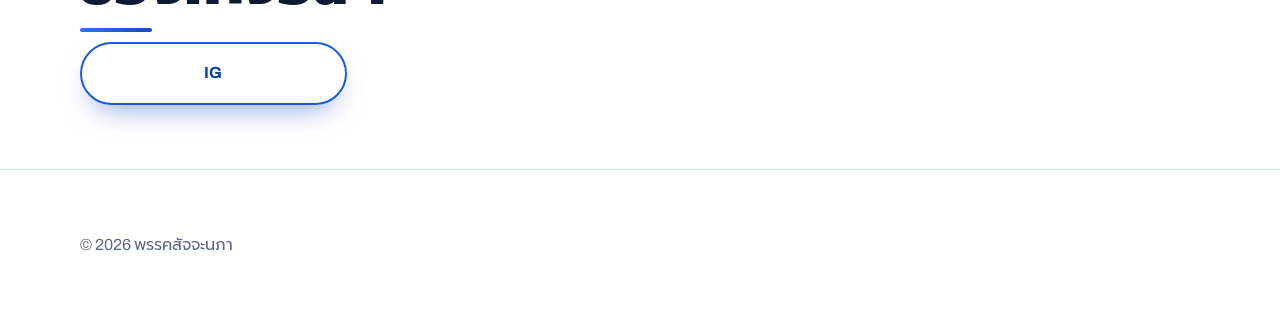
==== commit 00560554: "Update index.html" ====
--- a/index.html
+++ b/index.html
@@ -92,10 +92,10 @@
           </article>
           <article class="policy">
             <h3>กีฬาและสันทนาการ</h3>
-            <p>มีการจัดแข่งขันลีคกีฬาที่มากขึ้นเช่น ฟุตบอท ฟุตซอล แบต และอีกมากมาย</p>
+            <p>มีการจัดแข่งขันลีคกีฬาที่มากขึ้นเช่น  ฟุตบอล ฟุตซอล แบต และอีกมากมาย</p>
           </article>
           <article class="policy">
-            <h3>esport</h3>
+            <h3>E-Sport</h3>
             <p>เพิ่มเกมวาโรเปสเข้าในการแข่งขันรายการต่างๆ</p>
           </article>
           <article class="policy">
@@ -112,7 +112,7 @@
           </article>
           <article class="policy">
             <h3>ขายการ์ดเทศกาล</h3>
-            <p>เป็นการขายการ์ดตามเทศกาลเช่น วันวาเลนไทล์ วันคริสมาสต์ และอีกมากมาย</p>
+            <p>เป็นการขายการ์ดตามเทศกาลเช่น วันวาเลนไทน์ วันคริสมาสต์ และอีกมากมาย</p>
           </article>
         </div>
       </div>
@@ -124,7 +124,7 @@
         <ul class="goals">
           <li>
             <h3>ทำให้โรงเรียนมีการแข่งขันเกมที่หลากหลาย</h3>
-            <p>เห็นได้จากการที่เอาเกมเปส(e football) valorant และ fc mobile และอีกมากมายเข้าไปในการแข่งขัน</p>
+            <p>เห็นได้จากการที่เอาเกมเปส(E-Football) Valorant และ FC Mobile และอีกมากมายเข้าไปในการแข่งขัน</p>
           </li>
           <li>
             <h3>การจัดการเรื่องห้องน้ำ</h3>
@@ -132,7 +132,7 @@
           </li>
           <li>
             <h3>กิจกรรมที่หลากหลาย</h3>
-            <p>การเพิ่มกิจกรรมพี่้น้องรหัสทำให้มีสายสัมพันธ์ที่มากขึ้น</p>
+            <p>การเพิ่มกิจกรรมพี่่น้องรหัสทำให้มีสายสัมพันธ์ที่มากขึ้น</p>
           </li>
           <li>
             <h3>ทำให้ความคิดเห็นทุกคนมีค่า</h3>
@@ -140,7 +140,7 @@
           </li>
           <li>
             <h3>กิจกรรมกีฬาที่หลากหลาย</h3>
-            <p>การจัดแข่งขันลีคกีฬาได้แก่ ฟุตซอล บาส และ แบตมินตั้นโดยจะจัดในช่วงเทอม 1</p>
+            <p>การจัดแข่งขันลีคกีฬาได้แก่ ฟุตซอล บาส และ แบตมินตั่นโดยจะจัดในช่วงเทอม 1</p>
           </li>
         </ul>
       </div>
@@ -166,4 +166,4 @@
   <script src="app.js?v=3"></script>
 </body>
 
-</html>+</html>
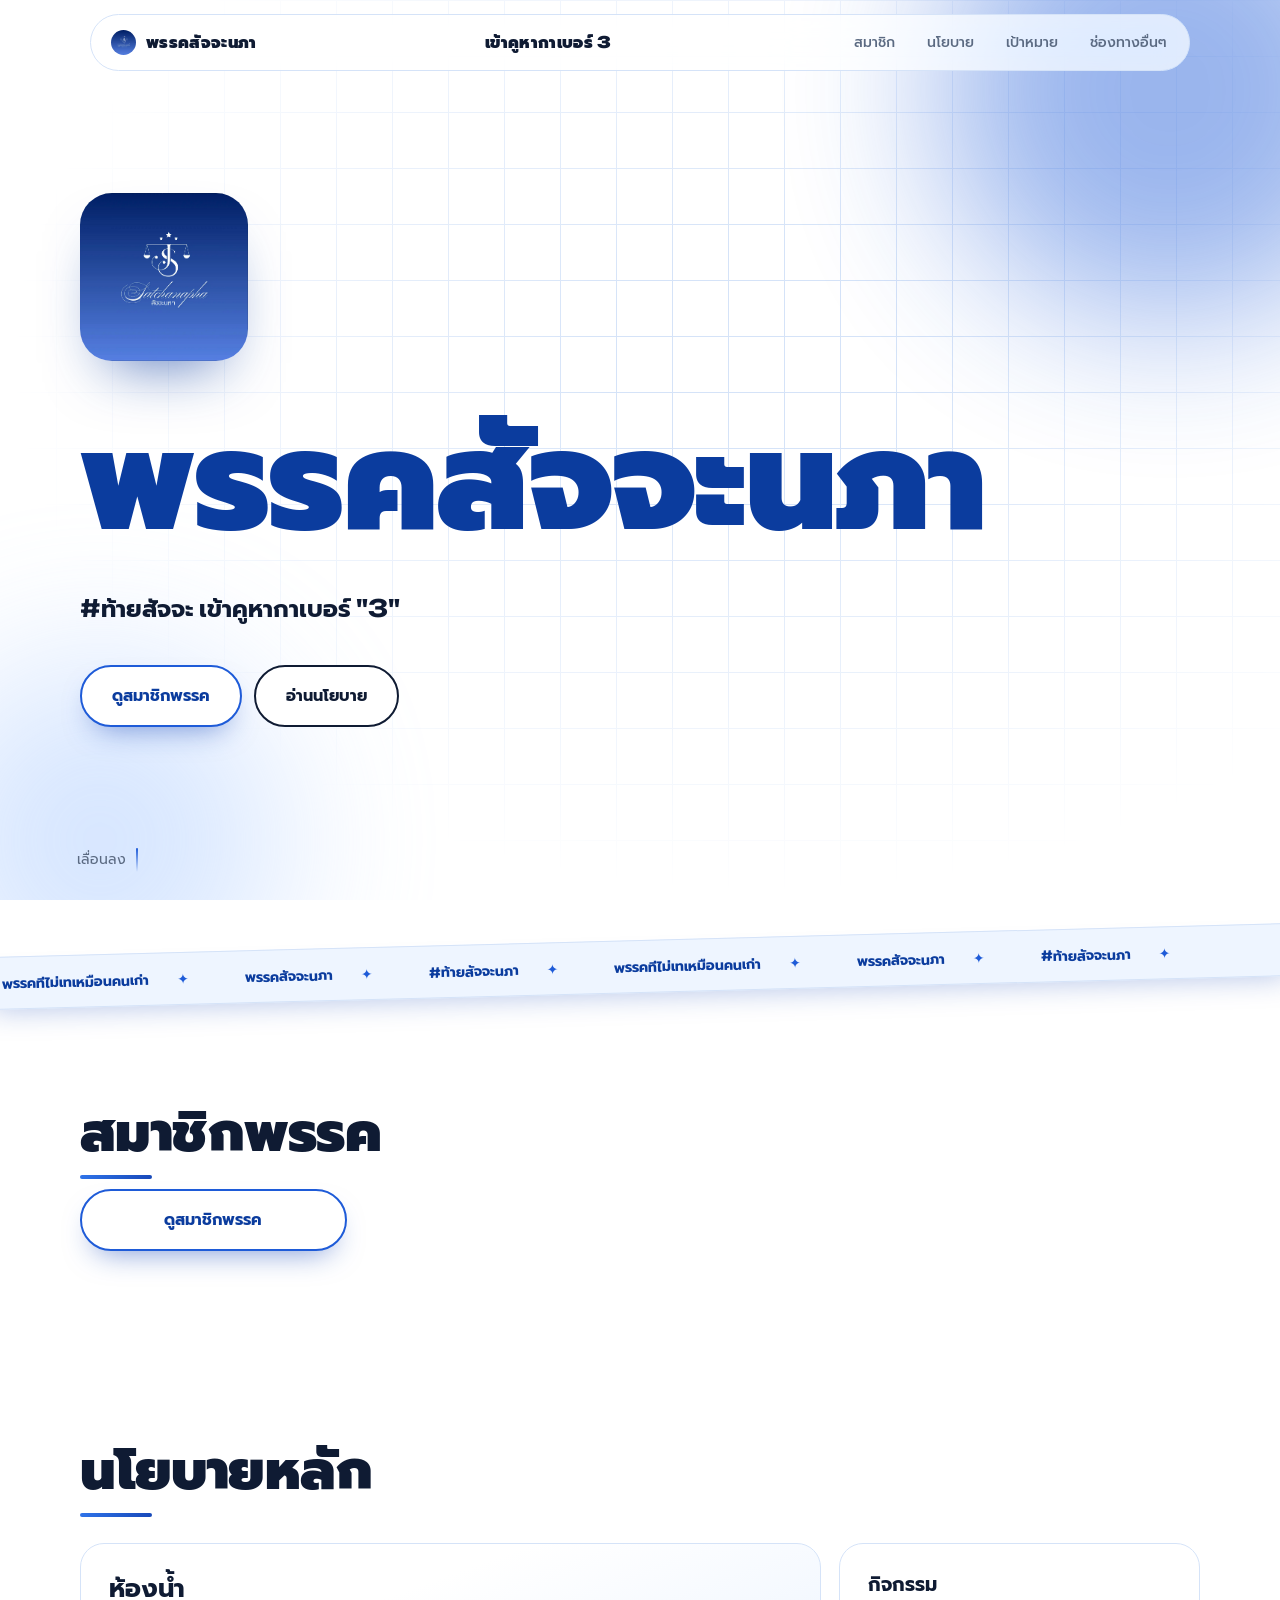
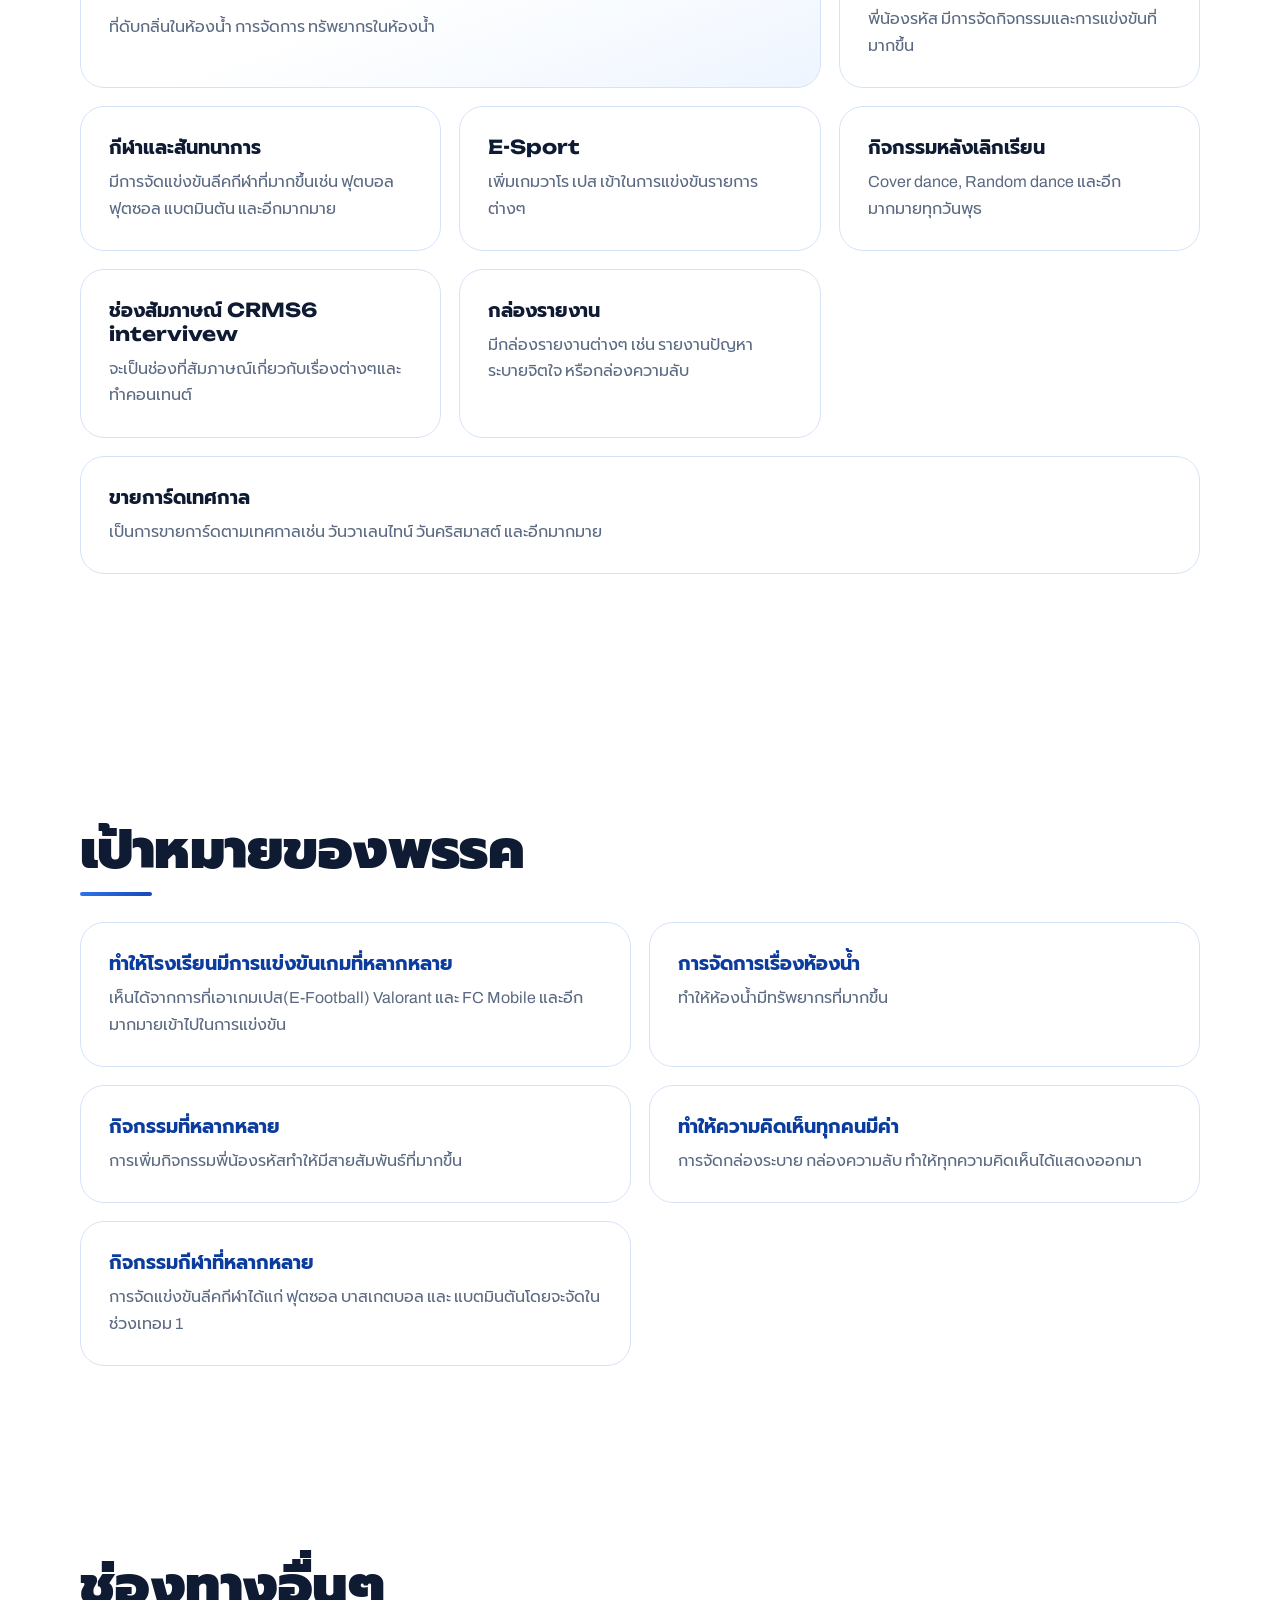
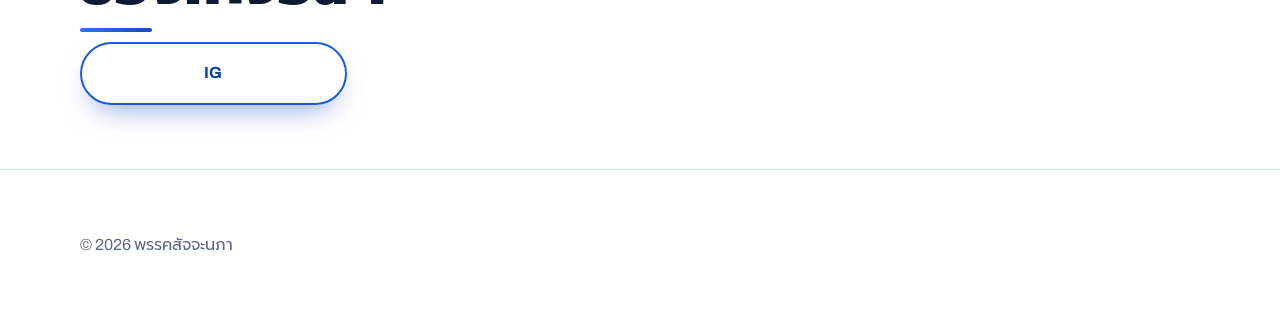
==== commit 8d37c642: "Update index.html" ====
--- a/index.html
+++ b/index.html
@@ -92,11 +92,11 @@
           </article>
           <article class="policy">
             <h3>กีฬาและสันทนาการ</h3>
-            <p>มีการจัดแข่งขันลีคกีฬาที่มากขึ้นเช่น  ฟุตบอล ฟุตซอล แบต และอีกมากมาย</p>
+            <p>มีการจัดแข่งขันลีคกีฬาที่มากขึ้นเช่น  ฟุตบอล ฟุตซอล แบตมินตัน และอีกมากมาย</p>
           </article>
           <article class="policy">
             <h3>E-Sport</h3>
-            <p>เพิ่มเกมวาโรเปสเข้าในการแข่งขันรายการต่างๆ</p>
+            <p>เพิ่มเกมวาโร เปส เข้าในการแข่งขันรายการต่างๆ</p>
           </article>
           <article class="policy">
             <h3>กิจกรรมหลังเลิกเรียน</h3>
@@ -104,7 +104,7 @@
           </article>
           <article class="policy">
             <h3>ช่องสัมภาษณ์ CRMS6 intervivew</h3>
-            <p>จะเป็นช่องที่่สัมภาษณ์เกี่ยวกับเรื่องต่างๆและทำคอนเทนต์</p>
+            <p>จะเป็นช่องที่สัมภาษณ์เกี่ยวกับเรื่องต่างๆและทำคอนเทนต์</p>
           </article>
           <article class="policy">
             <h3>กล่องรายงาน</h3>
@@ -132,7 +132,7 @@
           </li>
           <li>
             <h3>กิจกรรมที่หลากหลาย</h3>
-            <p>การเพิ่มกิจกรรมพี่่น้องรหัสทำให้มีสายสัมพันธ์ที่มากขึ้น</p>
+            <p>การเพิ่มกิจกรรมพี่น้องรหัสทำให้มีสายสัมพันธ์ที่มากขึ้น</p>
           </li>
           <li>
             <h3>ทำให้ความคิดเห็นทุกคนมีค่า</h3>
@@ -140,7 +140,7 @@
           </li>
           <li>
             <h3>กิจกรรมกีฬาที่หลากหลาย</h3>
-            <p>การจัดแข่งขันลีคกีฬาได้แก่ ฟุตซอล บาส และ แบตมินตั่นโดยจะจัดในช่วงเทอม 1</p>
+            <p>การจัดแข่งขันลีคกีฬาได้แก่ ฟุตซอล บาสเกตบอล และ แบตมินตันโดยจะจัดในช่วงเทอม 1</p>
           </li>
         </ul>
       </div>
